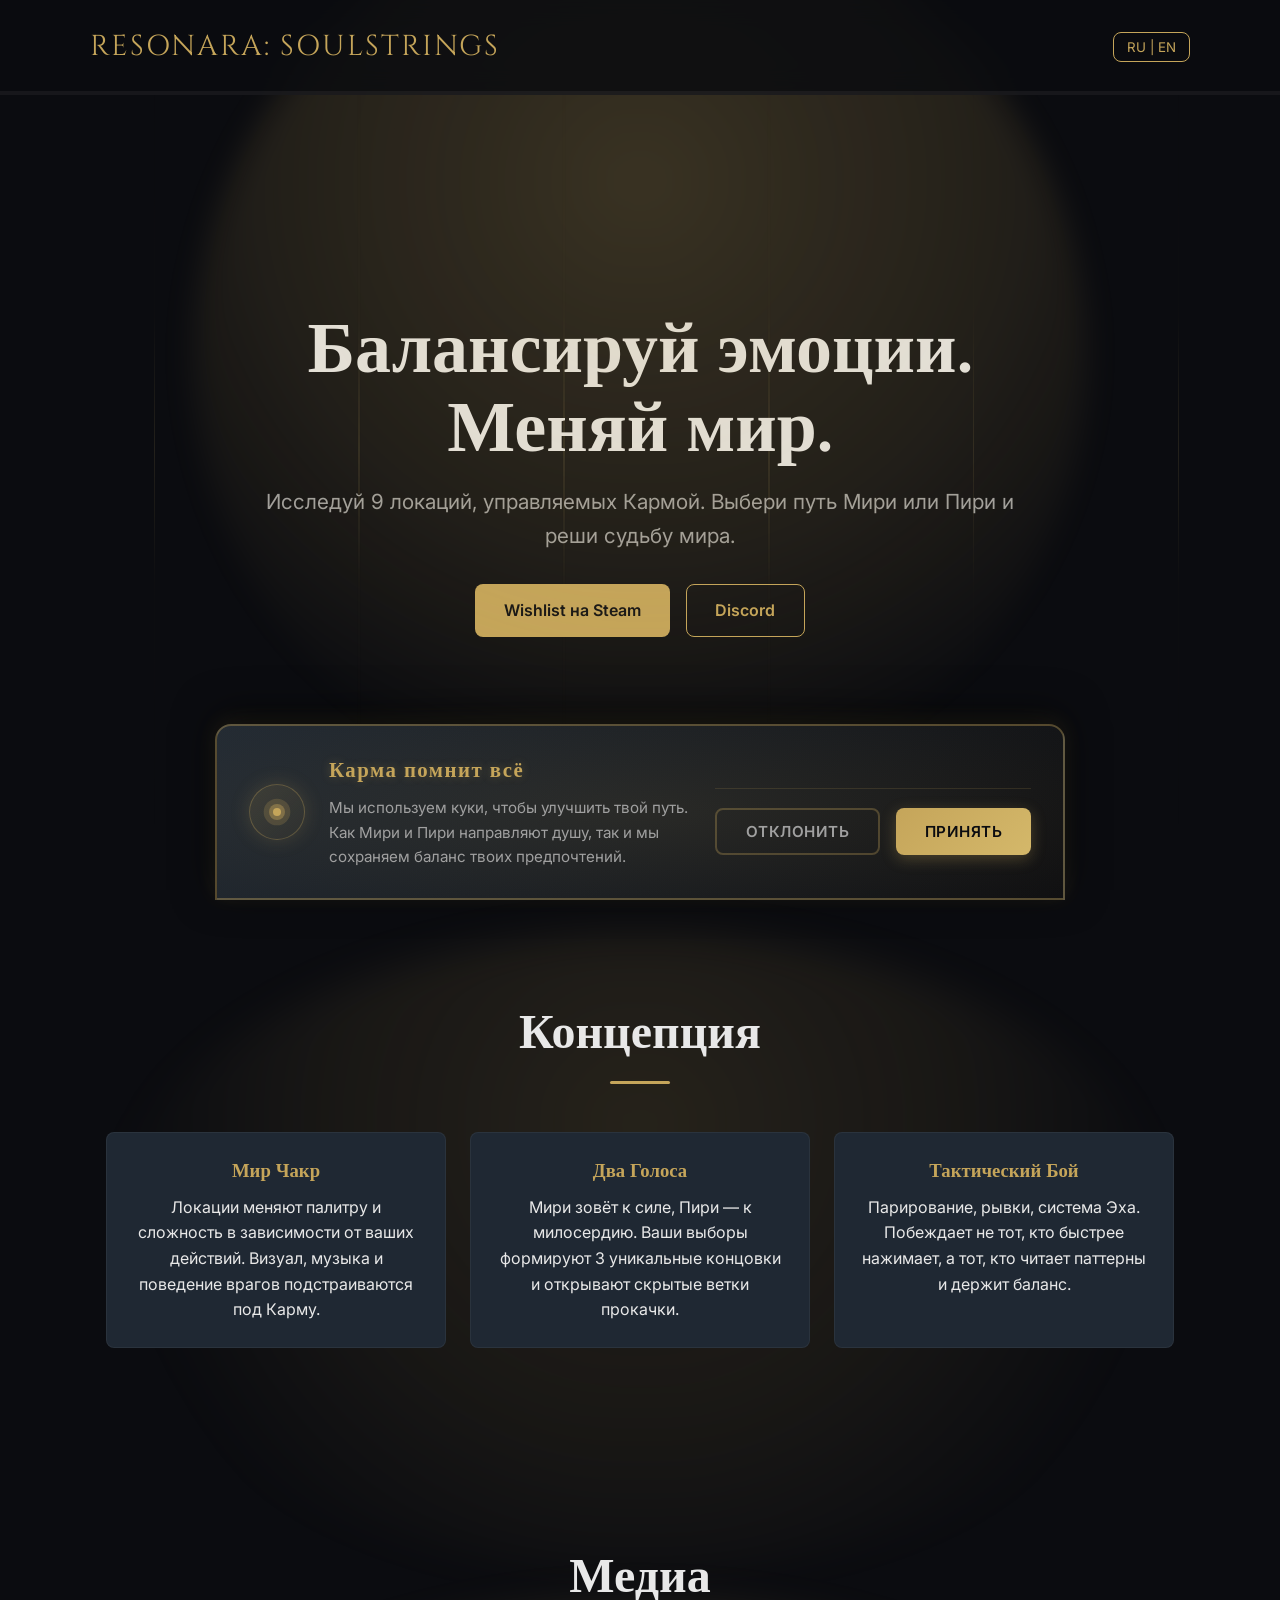
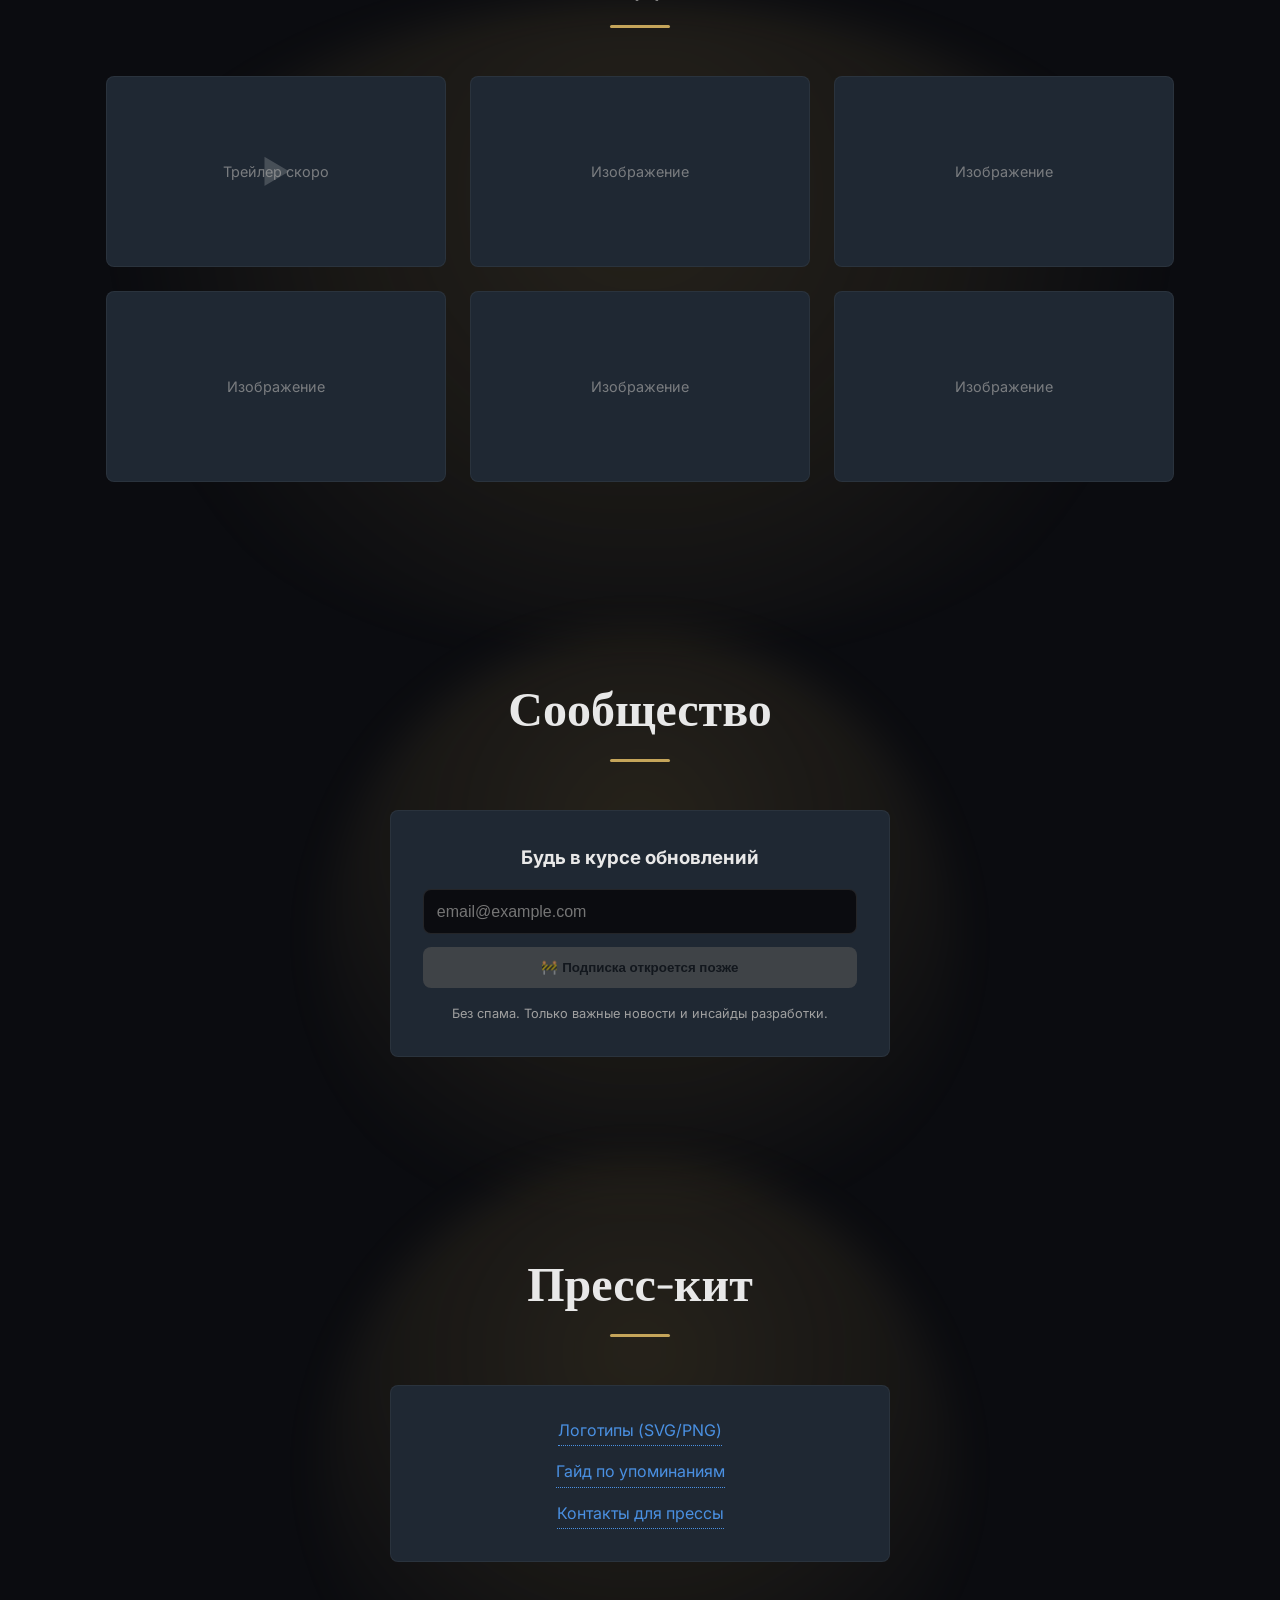
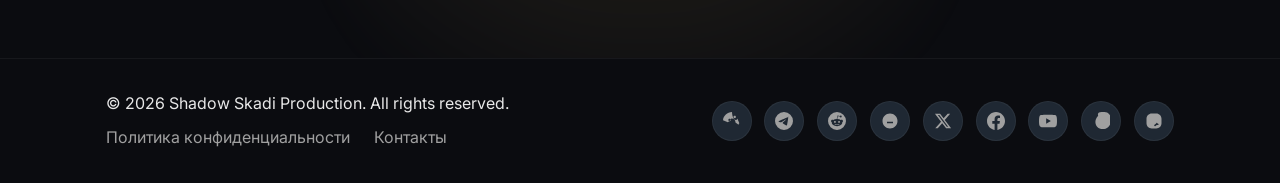
==== index.html @ e68429d0 "Update index.html" ====
<!DOCTYPE html>
<html lang="ru">
<head>
  <meta charset="UTF-8">
  <meta name="viewport" content="width=device-width, initial-scale=1.0, viewport-fit=cover">
  <title>Resonara: Soulstrings | Official Hub</title>
  <meta name="description" content="2D Metroidvania с системой кармы. Балансируй эмоции. Меняй мир.">
  <link rel="preconnect" href="https://fonts.googleapis.com">
  <link rel="preconnect" href="https://fonts.gstatic.com" crossorigin>
  <link href="https://fonts.googleapis.com/css2?family=Cinzel:wght@400;700&family=Inter:wght@300;400;600&display=swap" rel="stylesheet">
  <link rel="stylesheet" href="style.css">
</head>
<body>

  <!-- Фоновые эффекты -->
  <div id="bg-strings" aria-hidden="true">
  <div class="string" role="button" tabindex="0" aria-label="Интерактивная струна" 
       style="--pos: 12%; --delay: 0s; --dur: 6s; --pitch: 220;"></div>
  <div class="string" role="button" tabindex="0" aria-label="Интерактивная струна" 
       style="--pos: 28%; --delay: 1.4s; --dur: 5.5s; --pitch: 261;"></div>
  <div class="string" role="button" tabindex="0" aria-label="Интерактивная струна" 
       style="--pos: 44%; --delay: 2.8s; --dur: 6.2s; --pitch: 293;"></div>
  <div class="string" role="button" tabindex="0" aria-label="Интерактивная струна" 
       style="--pos: 60%; --delay: 0.9s; --dur: 5.8s; --pitch: 329;"></div>
  <div class="string" role="button" tabindex="0" aria-label="Интерактивная струна" 
       style="--pos: 76%; --delay: 3.5s; --dur: 6.5s; --pitch: 392;"></div>
  <div class="string" role="button" tabindex="0" aria-label="Интерактивная струна" 
       style="--pos: 92%; --delay: 2.1s; --dur: 5.2s; --pitch: 440;"></div>
</div>
  <div id="bg-particles" aria-hidden="true"></div>

  <!-- Шапка -->
  <header class="header">
    <nav class="nav">
      <a href="#" class="logo" aria-label="Home">RESONARA: SOULSTRINGS</a>
      <button class="lang-toggle" aria-label="Switch Language" id="langBtn">RU | EN</button>
    </nav>
    <div class="karma-bar" aria-hidden="true"><div class="karma-fill"></div></div>
  </header>

  <main>
    <!-- Hero -->
    <section class="hero">
      <div class="hero-content">
        <h1 class="hero-title" data-i18n="heroTitle">Балансируй эмоции. Меняй мир.</h1>
        <p class="hero-subtitle" data-i18n="heroSub">Исследуй 9 локаций, управляемых Кармой. Выбери путь Мири или Пири и реши судьбу мира.</p>
        <div class="hero-cta">
          <a href="https://store.steampowered.com" target="_blank" rel="noopener" class="btn btn-primary" data-i18n="ctaSteam">Wishlist на Steam</a>
          <a href="https://discord.gg/your_server" target="_blank" rel="noopener" class="btn btn-secondary" data-i18n="ctaCommunity">Discord</a>
        </div>
      </div>
    </section>

    <!-- Концепция -->
    <section class="about" id="about">
      <h2 class="section-title" data-i18n="aboutTitle">Концепция</h2>
      <div class="about-grid">
        <article class="about-card">
          <h3 data-i18n="card1Title">Мир Чакр</h3>
          <p data-i18n="card1Text">Локации меняют палитру и сложность в зависимости от ваших действий. Визуал, музыка и поведение врагов подстраиваются под Карму.</p>
        </article>
        <article class="about-card">
          <h3 data-i18n="card2Title">Два Голоса</h3>
          <p data-i18n="card2Text">Мири зовёт к силе, Пири — к милосердию. Ваши выборы формируют 3 уникальные концовки и открывают скрытые ветки прокачки.</p>
        </article>
        <article class="about-card">
          <h3 data-i18n="card3Title">Тактический Бой</h3>
          <p data-i18n="card3Text">Парирование, рывки, система Эха. Побеждает не тот, кто быстрее нажимает, а тот, кто читает паттерны и держит баланс.</p>
        </article>
      </div>
    </section>

    <!-- Медиа -->
    <section class="media" id="media">
      <h2 class="section-title" data-i18n="mediaTitle">Медиа</h2>
      <div class="media-grid">
        <div class="media-item video"><span data-i18n="phVideo">Трейлер скоро</span></div>
        <div class="media-item img"><span data-i18n="phImg">Скриншот 1</span></div>
        <div class="media-item img"><span data-i18n="phImg">Скриншот 2</span></div>
        <div class="media-item img"><span data-i18n="phImg">Геймплей</span></div>
        <div class="media-item img"><span data-i18n="phImg">Концепт-арт</span></div>
        <div class="media-item img"><span data-i18n="phImg">Логотип</span></div>
      </div>
    </section>

    <!-- Сообщество -->
    <section class="community" id="community">
      <h2 class="section-title" data-i18n="communityTitle">Сообщество</h2>
      <div class="subscribe-form">
        <h3 data-i18n="subscribeTitle">Будь в курсе обновлений</h3>
        <form id="newsletter-form" novalidate>
          <input type="email" id="emailInput" placeholder="email@example.com" required aria-label="Email">
          <!-- <button type="submit" data-i18n="subscribeBtn">Подписаться</button> -->
          <button type="button" disabled style="opacity:0.6; cursor:default; background:#555;">🚧 Подписка откроется позже</button>
        </form>
        <p class="form-note" data-i18n="formNote">Без спама. Только важные новости и инсайды разработки.</p>
        <p class="form-success hidden" data-i18n="formSuccess">Спасибо! Мы свяжемся с вами.</p>
      </div>
    </section>

    <!-- Пресс-кит -->
    <section class="press" id="press">
      <h2 class="section-title" data-i18n="pressTitle">Пресс-кит</h2>
      <div class="press-card">
        <div class="press-grid">
          <a href="#" class="press-link" data-i18n="pressLogo">Логотипы (SVG/PNG)</a>
          <a href="#" class="press-link" data-i18n="pressGuidelines">Гайд по упоминаниям</a>
          <a href="#" class="press-link" data-i18n="pressContacts">Контакты для прессы</a>
        </div>
      </div>
    </section>
  </main>

  <!-- Футер -->
  <footer class="footer">
    <div class="footer-inner">
      <div class="footer-left">
        <p>© <span id="year"></span> Shadow Skadi Production. All rights reserved.</p>
        <div class="footer-links">
          <a href="privacy/" data-i18n="footerPrivacy">Политика конфиденциальности</a>
          <a href="#" data-i18n="footerContacts">Контакты</a>
        </div>
      </div>
      <div class="footer-right">
        <div class="footer-socials" aria-label="Social Links">
          <!-- Все иконки соцсетей (без изменений) -->
          <a href="https://store.steampowered.com" target="_blank" rel="noopener" aria-label="Steam" class="social-link"><svg viewBox="0 0 24 24" width="18" height="18" fill="currentColor"><path d="M11.979 0C5.678 0 .511 4.88.022 11.037l6.432 2.658c.345-.585.982-.978 1.714-.978.032 0 .063.002.095.004l2.893-4.185v-.005c.156-.011.313-.018.471-.018 2.76 0 4.997 2.237 4.997 4.997 0 .184-.01.366-.029.545l4.185 2.893c.013-.032.032-.063.045-.095 0-.032.003-.063.003-.095 0-.732.393-1.369.978-1.714l-2.658-6.432C18.536 12.12 12.61 11.979 11.979 0zm-3.24 12.284c-.897 0-1.627-.73-1.627-1.627 0-.898.73-1.627 1.627-1.627.898 0 1.627.729 1.627 1.627 0 .897-.729 1.627-1.627 1.627zm6.876-3.894c-.897 0-1.627-.73-1.627-1.627 0-.898.73-1.627 1.627-1.627.898 0 1.627.729 1.627 1.627 0 .897-.729 1.627-1.627 1.627z"/></svg></a>
          <a href="https://t.me/your_channel" target="_blank" rel="noopener" aria-label="Telegram" class="social-link"><svg viewBox="0 0 24 24" width="18" height="18" fill="currentColor"><path d="M11.944 0A12 12 0 0 0 0 12a12 12 0 0 0 12 12 12 12 0 0 0 12-12A12 12 0 0 0 12 0a12 12 0 0 0-.056 0zm4.962 7.224c.1-.002.321.023.465.14a.506.506 0 0 1 .171.325c.016.093.036.306.02.472-.18 1.898-.962 6.502-1.36 8.627-.168.9-.499 1.201-.82 1.23-.696.065-1.225-.46-1.9-.902-1.056-.693-1.653-1.124-2.678-1.8-1.185-.78-.417-1.21.258-1.91.177-.184 3.247-2.977 3.307-3.23.007-.032.014-.15-.056-.217-.07-.067-.172-.042-.247-.025-.105.024-1.793 1.14-5.062 3.345-.48.33-.913.494-1.302.484-.426-.008-1.242-.24-1.852-.437-.687-.224-1.234-.344-1.19-.728.023-.194.286-.394.737-.574 4.078-1.796 6.808-3.006 8.152-3.586 4.065-1.73 4.905-2.015 5.46-2.024z"/></svg></a>
          <a href="https://reddit.com" target="_blank" rel="noopener" aria-label="Reddit" class="social-link"><svg viewBox="0 0 24 24" width="18" height="18" fill="currentColor"><path d="M12 0A12 12 0 0 0 0 12a12 12 0 0 0 12 12 12 12 0 0 0 12-12A12 12 0 0 0 12 0zm5.01 4.744c.688 0 1.25.561 1.25 1.249a1.25 1.25 0 0 1-2.498.056l-2.597-.547-.8 3.747c1.824.07 3.48.632 4.674 1.488.308-.309.73-.491 1.207-.491.968 0 1.754.786 1.754 1.754 0 .716-.435 1.333-1.01 1.614a3.111 3.111 0 0 1 .042.52c0 2.694-3.13 4.87-7.004 4.87-3.874 0-7.004-2.176-7.004-4.87 0-.183.015-.366.043-.534A1.748 1.748 0 0 1 4.028 12c0-.968.786-1.754 1.754-1.754.463 0 .898.196 1.207.49 1.207-.883 2.87-1.453 4.707-1.527l.885-4.182a.342.342 0 0 1 .14-.197.35.35 0 0 1 .238-.042l2.906.617a1.214 1.214 0 0 1 1.108-.701zM9.25 12C8.561 12 8 12.562 8 13.25c0 .687.561 1.248 1.25 1.248.687 0 1.248-.561 1.248-1.249 0-.688-.561-1.249-1.249-1.249zm5.5 0c-.687 0-1.248.561-1.248 1.25 0 .687.561 1.248 1.249 1.248.688 0 1.249-.561 1.249-1.249 0-.687-.562-1.249-1.25-1.249zm-5.466 3.99a.327.327 0 0 0-.231.094.33.33 0 0 0 0 .463c.842.842 2.484.913 2.961.913.477 0 2.105-.07 2.961-.913a.33.33 0 0 0 0-.463.327.327 0 0 0-.465 0c-.547.533-1.576.668-2.496.668-.92 0-1.935-.135-2.496-.668a.326.326 0 0 0-.231-.095z"/></svg></a>
          <a href="https://pikabu.ru" target="_blank" rel="noopener" aria-label="Pikabu" class="social-link"><svg viewBox="0 0 24 24" width="18" height="18" fill="currentColor"><path d="M12 2C6.48 2 2 6.48 2 12s4.48 10 10 10 10-4.48 10-10S17.52 2 12 2zm4 13H8v-2h8v2z"/></svg></a>
          <a href="https://x.com" target="_blank" rel="noopener" aria-label="X" class="social-link"><svg viewBox="0 0 24 24" width="18" height="18" fill="currentColor"><path d="M18.244 2.25h3.308l-7.227 8.26 8.502 11.24H16.17l-5.214-6.817L4.99 21.75H1.68l7.73-8.835L1.254 2.25H8.08l4.713 6.231zm-1.161 17.52h1.833L7.084 4.126H5.117z"/></svg></a>
          <a href="https://facebook.com" target="_blank" rel="noopener" aria-label="Facebook" class="social-link"><svg viewBox="0 0 24 24" width="18" height="18" fill="currentColor"><path d="M24 12.073c0-6.627-5.373-12-12-12s-12 5.373-12 12c0 5.99 4.388 10.954 10.125 11.854v-8.385H7.078v-3.47h3.047V9.43c0-3.007 1.791-4.669 4.533-4.669 1.312 0 2.686.235 2.686.235v2.953H15.83c-1.491 0-1.956.925-1.956 1.874v2.25h3.328l-.532 3.47h-2.796v8.385C19.612 23.027 24 18.062 24 12.073z"/></svg></a>
          <a href="https://youtube.com" target="_blank" rel="noopener" aria-label="YouTube Shorts" class="social-link"><svg viewBox="0 0 24 24" width="18" height="18" fill="currentColor"><path d="M23.498 6.186a3.016 3.016 0 0 0-2.122-2.136C19.505 3.545 12 3.545 12 3.545s-7.505 0-9.377.505A3.017 3.017 0 0 0 .502 6.186C0 8.07 0 12 0 12s0 3.93.502 5.814a3.016 3.016 0 0 0 2.122 2.136c1.871.505 9.376.505 9.376.505s7.505 0 9.377-.505a3.015 3.015 0 0 0 2.122-2.136C24 15.93 24 12 24 12s0-3.93-.502-5.814zM9.545 15.568V8.432L15.818 12l-6.273 3.568z"/></svg></a>
          <a href="https://tiktok.com" target="_blank" rel="noopener" aria-label="TikTok" class="social-link"><svg viewBox="0 0 24 24" width="18" height="18" fill="currentColor"><path d="M12.525.02c1.31-.02 2.61-.01 3.91.02.081-.002.162.01.242.02 2.56.04 4.64 1.07 6.24 2.78 1.95 2.08 2.72 4.85 2.64 7.96-.04 1.64-.33 3.24-.95 4.79-.7 1.75-1.78 3.32-3.2 4.62-1.98 1.81-4.56 2.65-7.28 2.61-2.72-.04-5.19-1.02-6.97-2.78-1.65-1.64-2.56-3.88-2.62-6.35-.03-1.32.13-2.6.54-3.82.64-1.89 1.72-3.55 3.15-4.86C6.96.92 9.65.12 12.52.02zm2.53 12.98c.04 1.38-.45 2.64-1.42 3.57-.98.94-2.25 1.38-3.59 1.32-1.35-.06-2.56-.57-3.48-1.47-.92-.9-1.4-2.12-1.36-3.45.04-1.35.56-2.55 1.47-3.43.91-.88 2.12-1.31 3.42-1.23 1.34.08 2.48.62 3.35 1.52.87.9 1.33 2.08 1.29 3.37-.04.13-.13.24-.23.35-.1.11-.23.16-.37.16-.14 0-.27-.05-.37-.16-.1-.11-.15-.24-.15-.37-.02-.9-.42-1.66-1.11-2.16-.69-.5-1.53-.7-2.35-.62-.82.08-1.52.38-2.03.9-.51.52-.8 1.2-.84 1.96-.04.82.23 1.56.76 2.08.53.52 1.25.78 2.05.72.8-.06 1.48-.38 1.96-.92.48-.54.75-1.26.78-2.05z"/></svg></a>
          <a href="https://vk.com" target="_blank" rel="noopener" aria-label="VK" class="social-link"><svg viewBox="0 0 24 24" width="18" height="18" fill="currentColor"><path d="M15.07 2H8.93C5.1 2 2 5.1 2 8.93v6.14C2 18.9 5.1 22 8.93 22h6.14c3.83 0 6.93-3.1 6.93-6.93V8.93C22 5.1 18.9 2 15.07 2zm3.43 14.48c-.44.67-1.15.96-1.87 1.01-1.17.07-1.96.55-2.64 1.22-.22.21-.46.38-.72.38-.38 0-.72-.26-.89-.62-.18-.37-.2-.81.01-1.2.38-.69 1.01-1.16 1.73-1.43.55-.2.86-.55.98-1.13.07-.32.02-.66-.15-.94-.35-.59-1.02-.96-1.72-1.01-.18-.01-.35.02-.51.09-.32.13-.54.38-.64.7-.1.32-.04.66.16.93.39.52 1.04.85 1.68 1.01.17.04.35.05.51.01.32-.07.56-.29.67-.59.11-.3.07-.62-.12-.89-.39-.56-1.07-.9-1.76-1.01-.17-.02-.34-.01-.5.04-.33.1-.57.36-.68.69-.11.33-.05.67.17.91.41.48 1.06.75 1.71.86.16.02.33.01.49-.04.33-.1.57-.35.68-.68.11-.33.06-.67-.16-.93z"/></svg></a>
        </div>
      </div>
    </div>
  </footer>
  
   <!-- Cookie Banner в стиле игры -->
  <div id="cookie-banner" class="cookie-banner" role="dialog" aria-labelledby="cookie-title" aria-describedby="cookie-text">
    <div class="cookie-glow"></div>
    <div class="cookie-content">
      <div class="cookie-icon">
        <svg viewBox="0 0 24 24" width="32" height="32" fill="currentColor">
          <circle cx="12" cy="12" r="10" opacity="0.2"/>
          <circle cx="12" cy="12" r="6" opacity="0.4"/>
          <circle cx="12" cy="12" r="3"/>
        </svg>
      </div>
      <div class="cookie-message">
        <h4 id="cookie-title" class="cookie-title">Карма помнит всё</h4>
        <p id="cookie-text" class="cookie-text">Мы используем куки, чтобы улучшить твой путь. Как Мири и Пири направляют душу, так и мы сохраняем баланс твоих предпочтений.</p>
      </div>
      <div class="cookie-actions">
        <button id="cookie-decline" class="btn-cookie btn-cookie-secondary">Отклонить</button>
        <button id="cookie-accept" class="btn-cookie btn-cookie-primary">Принять</button>
      </div>
    </div>
    <div class="cookie-particles" aria-hidden="true"></div>
  </div>
  <script src="script.js"></script>
</body>
</html>
---- style.css ----
:root {
  --bg: #0B0C10;
  --bg-panel: #1F2833;
  --text: #E8E8E8;
  --text-muted: #A0A0A0;
  --gold: #C5A55A;
  --karma-high: #4A90E2;
  --karma-low: #8B0000;
  
  --font-heading: 'Cinzel', serif;
  --font-body: 'Inter', sans-serif;
  
  --transition: 0.3s cubic-bezier(0.4, 0, 0.2, 1);
  --border-radius: 8px;
  --spacing: 1.5rem;
  --container: min(92%, 1100px);
}

/* === БАЗОВАЯ СЕТКА И СКРОЛЛ === */
*, *::before, *::after { 
  box-sizing: border-box; 
  margin: 0; 
  padding: 0; 
}

html {
  width: 100%;
  overflow-y: auto;
  overflow-x: hidden;
  scroll-behavior: smooth;
  -webkit-text-size-adjust: 100%;
}

body {
  width: 100%;
  min-height: 100dvh;
  background: var(--bg);
  color: var(--text);
  font-family: var(--font-body);
  line-height: 1.6;
  display: flex;
  flex-direction: column;
  text-align: center;
  position: relative;
  overflow: hidden;
  overflow-y: auto;
}

/* === ЧАСТИЦЫ === */
#bg-particles {
  position: fixed; inset: 0; pointer-events: none; z-index: 0; overflow: hidden;
}
.particle {
  position: absolute; bottom: -10px;
  background: var(--gold); border-radius: 50%;
  box-shadow: 0 0 8px var(--gold), 0 0 16px rgba(197, 165, 90, 0.4);
  opacity: 0; animation: floatParticle linear infinite;
}
@keyframes floatParticle {
  0% { transform: translateY(0) scale(0.6); opacity: 0; }
  15% { opacity: 0.6; }
  70% { opacity: 0.2; }
  100% { transform: translateY(-110dvh) scale(1.1); opacity: 0; }
}

/* === СТРУНЫ === */
#bg-strings {
  position: fixed; inset: 0; pointer-events: none; z-index: 1; overflow: hidden;
}
.string {
  position: absolute; top: 0; left: var(--pos);
  width: 1.5px; height: 100%;
  background: linear-gradient(180deg, transparent 0%, rgba(197, 165, 90, 0.12) 35%, #D4B86A 50%, rgba(197, 165, 90, 0.12) 65%, transparent 100%);
  box-shadow: 0 0 5px rgba(197, 165, 90, 0.15);
  opacity: 0.12; border-radius: 1px;
  transform-origin: center center;
  animation: stringPluck var(--dur) cubic-bezier(0.25, 0.1, 0.25, 1) infinite var(--delay);
}
@keyframes stringPluck {
  0%   { transform: translateX(0) scaleX(1); opacity: 0.12; }
  2%   { transform: translateX(3px) scaleX(1.08); opacity: 0.38; box-shadow: 0 0 12px rgba(212, 184, 106, 0.5); }
  4%   { transform: translateX(-2.2px) scaleX(0.96); opacity: 0.28; }
  6%   { transform: translateX(1.4px) scaleX(1.04); opacity: 0.22; }
  8%   { transform: translateX(-0.9px) scaleX(1.02); opacity: 0.18; }
  10%  { transform: translateX(0.5px) scaleX(1); opacity: 0.15; }
  12%  { transform: translateX(-0.2px) scaleX(0.99); opacity: 0.13; }
  14%, 100% { transform: translateX(0) scaleX(1); opacity: 0.12; box-shadow: 0 0 5px rgba(197, 165, 90, 0.15); }
}

/* === HEADER === */
.header {
  position: fixed; top: 0; left: 0; width: 100%; z-index: 100;
  background: rgba(11, 12, 16, 0.85); backdrop-filter: blur(12px);
  border-bottom: 1px solid rgba(255,255,255,0.05);
}
.nav {
  display: flex; justify-content: space-between; align-items: center;
  max-width: var(--container); margin: 0 auto; padding: var(--spacing) 0;
}
.logo {
  font-family: var(--font-heading); font-size: clamp(1.2rem, 3vw, 1.8rem);
  color: var(--gold); text-decoration: none; letter-spacing: 2px;
}
.lang-toggle {
  background: transparent; border: 1px solid var(--gold); color: var(--gold);
  padding: 0.4rem 0.8rem; cursor: pointer; border-radius: var(--border-radius);
  font-family: var(--font-body); transition: var(--transition);
}
.lang-toggle:hover { background: var(--gold); color: var(--bg); }

.karma-bar { height: 3px; width: 100%; background: rgba(255,255,255,0.05); position: absolute; bottom: 0; left: 0; }
.karma-fill { height: 100%; width: 0%; background: linear-gradient(90deg, var(--karma-low), var(--gold), var(--karma-high)); transition: width 0.1s linear; }

/* === SECTIONS & LAYOUT === */
main { position: relative; z-index: 2; flex: 1 0 auto; overflow-x: hidden; }
section {
  padding: 6rem 1rem;
  max-width: var(--container);
  margin-inline: auto;
  position: relative;
  contain: layout style;
}
.section-title {
  font-family: var(--font-heading);
  font-size: clamp(2rem, 5vw, 3rem);
  margin-bottom: 3rem;
  position: relative;
  z-index: 2;
}
.section-title::after {
  content: ''; display: block; width: 60px; height: 3px;
  background: var(--gold); margin: 0.5rem auto 0; border-radius: 2px;
}

/* === СВЕЧЕНИЯ: ОБЩИЕ СВОЙСТВА ДЛЯ ВСЕХ === */
.hero::before,
.about::before, .media::before, .community::before, .press::before {
  content: '';
  position: absolute;
  left: 50%;
  transform: translate(-50%, -50%);
  border-radius: 50%;
  pointer-events: none;
  z-index: 0;
}

/* === HERO: УНИКАЛЬНЫЕ СТИЛИ === */
.hero::before {
  top: 40%;
  width: clamp(300px, 70vw, 1100px);
  height: clamp(300px, 70vw, 1100px);
  background: radial-gradient(
    circle at 50% 30%,
    rgba(197, 165, 90, 0.25) 0%,
    rgba(197, 165, 90, 0.12) 50%,
    transparent 80%
  );
  filter: blur(15px);
}

/* === ОСТАЛЬНЫЕ СЕКЦИИ: УНИКАЛЬНЫЕ СТИЛИ === */

/* === ABOUT === */
.about::before {
  top: 65%;
  width: clamp(1100px, 50vw, 1150px);
  height: clamp(250px, 50vw, 800px);
  background: radial-gradient(
    circle at 50% 30%,
    rgba(197, 165, 90, 0.15) 0%,    /* ЦЕНТР ЯРЧЕ */
    rgba(197, 165, 90, 0.07) 45%,    /* ПЛАВНЫЙ ПЕРЕХОД */
    transparent 75%
  );
  filter: blur(20px);
}

/* === MEDIA === */
.media::before {
  top: 65%;
  width: clamp(1100px, 50vw, 1150px);
  height: clamp(250px, 50vw, 800px);
  background: radial-gradient(
    circle at 50% 30%,
    rgba(197, 165, 90, 0.15) 0%,    /* ЦЕНТР ЯРЧЕ */
    rgba(197, 165, 90, 0.07) 45%,    /* ПЛАВНЫЙ ПЕРЕХОД */
    transparent 75%
  );
  filter: blur(20px);
}

/* === COMMUNITY === */
.community::before {
  top: 65%;
  width: clamp(250px, 50vw, 800px);
  height: clamp(250px, 50vw, 800px);
  background: radial-gradient(
    circle at 50% 30%,
    rgba(197, 165, 90, 0.15) 0%,    /* ЦЕНТР ЯРЧЕ */
    rgba(197, 165, 90, 0.07) 45%,    /* ПЛАВНЫЙ ПЕРЕХОД */
    transparent 75%
  );
  filter: blur(20px);
}

/* === PRESS === */
.press::before {
    top: 65%;
  width: clamp(250px, 50vw, 800px);
  height: clamp(250px, 50vw, 800px);
  background: radial-gradient(
    circle at 50% 30%,
    rgba(197, 165, 90, 0.15) 0%,    /* ЦЕНТР ЯРЧЕ */
    rgba(197, 165, 90, 0.07) 45%,    /* ПЛАВНЫЙ ПЕРЕХОД */
    transparent 75%
  );
  filter: blur(20px);
}

/* === HERO === */
.hero {
  min-height: 100dvh;
  display: flex;
  align-items: center;
  justify-content: center;
  padding: 6rem 1rem 3rem;
}
.hero-content { max-width: 800px; }
.hero-title {
  font-family: var(--font-heading);
  font-size: clamp(2.5rem, 8vw, 4.5rem);
  margin-bottom: 1rem;
  line-height: 1.1;
}
.hero-subtitle {
  font-size: clamp(1rem, 2vw, 1.3rem);
  color: var(--text-muted);
  margin-bottom: 2rem;
}
.hero-cta {
  display: flex;
  gap: 1rem;
  justify-content: center;
  flex-wrap: wrap;
}

/* === BUTTONS === */
.btn {
  padding: 0.8rem 1.8rem;
  border-radius: var(--border-radius);
  font-weight: 600;
  text-decoration: none;
  transition: var(--transition);
  display: inline-flex;
  align-items: center;
  gap: 0.5rem;
}
.btn-primary { background: var(--gold); color: var(--bg); }
.btn-primary:hover {
  transform: translateY(-2px);
  box-shadow: 0 4px 20px rgba(197, 165, 90, 0.4);
}
.btn-secondary { border: 1px solid var(--gold); color: var(--gold); }
.btn-secondary:hover { background: rgba(197, 165, 90, 0.1); }

/* === GRIDS & CARDS === */
.about-grid, .media-grid {
  display: grid;
  gap: 1.5rem;
  grid-template-columns: repeat(auto-fit, minmax(280px, 1fr));
}
.about-card, .media-item {
  background: var(--bg-panel);
  padding: 1.5rem;
  border-radius: var(--border-radius);
  border: 1px solid rgba(255,255,255,0.05);
  transition: var(--transition);
  position: relative;
  z-index: 1; /* КОНТЕНТ ВЫШЕ СВЕЧЕНИЙ */
}
.about-card:hover, .media-item:hover {
  transform: translateY(-4px);
  border-color: var(--gold);
}
.about-card h3 {
  font-family: var(--font-heading);
  margin-bottom: 0.5rem;
  color: var(--gold);
}
.media-item {
  aspect-ratio: 16/9;
  display: flex;
  align-items: center;
  justify-content: center;
}
.media-item span {
  color: var(--text-muted);
  opacity: 0.7;
  font-size: 0.9rem;
}
.media-item.video::before {
  content: '▶';
  position: absolute;
  font-size: 2rem;
  opacity: 0.2;
}

/* === COMMUNITY & FORMS === */
.subscribe-form, .press-card {
  background: var(--bg-panel);
  padding: 2rem;
  border-radius: var(--border-radius);
  width: 100%;
  max-width: 450px;
  margin-inline: auto;
  border: 1px solid rgba(255,255,255,0.05);
  position: relative;
  z-index: 1;
}
.press-grid {
  display: flex;
  flex-direction: column;
  gap: 0.8rem;
  align-items: center;
}
.press-link {
  color: var(--karma-high);
  text-decoration: none;
  border-bottom: 1px dotted currentColor;
  transition: var(--transition);
  padding-bottom: 2px;
}
.press-link:hover {
  color: var(--gold);
  border-color: var(--gold);
}
#newsletter-form {
  display: flex;
  flex-direction: column;
  gap: 0.8rem;
  margin: 1rem 0;
}
#newsletter-form input {
  padding: 0.8rem;
  background: var(--bg);
  border: 1px solid rgba(255,255,255,0.1);
  color: var(--text);
  border-radius: var(--border-radius);
  font-size: 1rem;
  width: 100%;
}
#newsletter-form input:focus {
  outline: none;
  border-color: var(--gold);
}
#newsletter-form button {
  padding: 0.8rem;
  background: var(--gold);
  color: var(--bg);
  border: none;
  border-radius: var(--border-radius);
  cursor: pointer;
  font-weight: 600;
  width: 100%;
  transition: var(--transition);
}
.form-note {
  font-size: 0.8rem;
  color: var(--text-muted);
  margin-top: 0.5rem;
}
.form-success {
  color: var(--gold);
  margin-top: 0.5rem;
  font-weight: 600;
}
.hidden { display: none; }

/* === FOOTER === */
.footer {
  width: 100%;
  margin-top: auto;
  padding: 2rem 0;
  background: var(--bg);
  border-top: 1px solid rgba(255,255,255,0.05);
  display: flex;
  justify-content: center;
  align-items: center;
  flex-shrink: 0;
  overflow-x: hidden;
}
.footer-inner {
  width: 100%;
  max-width: var(--container);
  padding: 0 1rem;
  display: flex;
  justify-content: space-between;
  align-items: center;
  flex-wrap: wrap;
  gap: 1.5rem;
}
.footer-left {
  display: flex;
  flex-direction: column;
  gap: 0.5rem;
}
.footer-links {
  display: flex;
  gap: 1.5rem;
  flex-wrap: wrap;
}
.footer-links a {
  color: var(--text-muted);
  text-decoration: none;
}
.footer-links a:hover { color: var(--gold); }
.footer-right { display: flex; align-items: center; }
.footer-socials {
  display: flex;
  gap: 0.8rem;
  flex-wrap: wrap;
  justify-content: center;
}
.footer-socials .social-link {
  width: 40px; height: 40px;
  display: flex; align-items: center; justify-content: center;
  background: var(--bg-panel);
  border-radius: 50%;
  transition: var(--transition);
  border: 1px solid rgba(255,255,255,0.05);
}
.footer-socials .social-link svg {
  width: 18px; height: 18px;
  color: var(--text-muted);
  transition: var(--transition);
}
.footer-socials .social-link:hover {
  background: var(--gold);
  transform: scale(1.1);
  border-color: var(--gold);
}
.footer-socials .social-link:hover svg { color: var(--bg); }

/* === ANIMATIONS === */
.fade-up {
  opacity: 0;
  transform: translateY(20px);
  transition: all 0.6s ease;
}
.fade-up.visible {
  opacity: 1;
  transform: translateY(0);
}

/* === АДАПТИВ === */
@media (min-width: 768px) {
  .community-wrapper { grid-template-columns: 1fr 1fr; }
  .press-kit { grid-column: 1 / -1; }
  .footer-inner { flex-direction: row; text-align: left; }
  .footer-left { align-items: flex-start; }
  .footer-links { justify-content: flex-start; }
}

@media (min-width: 1024px) {
  .subscribe-form, .press-card { max-width: 500px; }
}

/* МОБИЛЬНЫЕ: 768PX И МЕНЬШЕ */
@media (max-width: 768px) {
  .string { opacity: 0.08; }
  
  /* СВЕЧЕНИЯ: ЧУТЬ БОЛЬШЕ ОТНОСИТЕЛЬНО ШИРИНЫ ЭКРАНА, НО СТРОГО В ПРЕДЕЛАХ VW */
  .hero::before {
    top: 45%;
    width: clamp(280px, 85vw, 800px);
    height: clamp(280px, 85vw, 800px);
    background: radial-gradient(
    circle at 50% 30%,
    rgba(197, 165, 90, 0.52) 0%,    /* ← ПОДКРУЧИВАЕМ ЯРКОСТЬ ЗДЕСЬ */
    rgba(197, 165, 90, 0.34) 50%,
    transparent 80%
    );
    filter: blur(30px);
  }

  /* 🔹 ABOUT: ВЫТЯНУТ ПО ВЕРТИКАЛИ, СМЕЩЁН ВНИЗ */
  .about::before {
    top: 70%;
    width: clamp(450px, 80vw, 480px);
    height: clamp(1175px, 120vw, 1225px);
    background: radial-gradient(
    circle at 50% 30%,
    rgba(197, 165, 90, 0.25) 0%,
    rgba(197, 165, 90, 0.15) 45%,
    transparent 75%
    );
    filter: blur(22px);
  }

  /* 🔹 MEDIA: КОМПАКТНЫЙ, СМЕЩЁН К НАЧАЛУ СЕКЦИИ */
  .media::before {
    top: 67%;
    width: clamp(450px, 85vw, 480px);
    height: clamp(1715px, 85vw, 1740px);
    background: radial-gradient(
    circle at 50% 30%,
    rgba(197, 165, 90, 0.25) 0%,
    rgba(197, 165, 90, 0.15) 45%,
    transparent 70%
    );
    filter: blur(20px);
  }

  /* 🔹 COMMUNITY: ШИРОКИЙ, СПЛЮСНУТЫЙ, УХОДИТ ЗА КРАЯ */
  .community::before {
    top: 60%;
    width: clamp(450px, 110vw, 480px);  /* ШИРЕ ЭКРАНА */
    height: clamp(480px, 60vw, 500px);  /* УЖЕ ЧЕМ ШИРИНА → ГОРИЗОНТАЛЬНЫЙ ОВАЛ */
    background: radial-gradient(
    circle at 50% 30%,
    rgba(197, 165, 90, 0.25) 0%,
    rgba(197, 165, 90, 0.15) 45%,
    transparent 75%
    );
    filter: blur(24px);
  }

  /* 🔹 PRESS: МАЛЕНЬКИЙ, АККУРАТНЫЙ, ВВЕРХУ */
  .press::before {
    top: 65%;
    width: clamp(450px, 60vw, 480px);
    height: clamp(480px, 60vw, 500px);
    background: radial-gradient(
    circle at 50% 30%,
    rgba(197, 165, 90, 0.25) 0%,
    rgba(197, 165, 90, 0.10) 45%,
    transparent 70%
    );
    filter: blur(18px);
  }
  
  .nav {
    flex-direction: column;
    gap: 0.8rem;
    padding: 1rem 0;
  }
  .logo { font-size: 1.2rem; width: 100%; }
  .lang-toggle { font-size: 0.8rem; padding: 0.3rem 0.6rem; }
  
  .about-grid, .media-grid {
    grid-template-columns: 1fr;
    gap: 1rem;
  }
  
  section { padding: 3rem 1rem; }
  
  .footer {
    flex-direction: column;
    text-align: center;
    align-items: center;
  }
  .footer-inner {
    flex-direction: column;
    gap: 1rem;
  }
  .footer-left, .footer-right {
    align-items: center;
    width: 100%;
    justify-content: center;
  }
  .footer-links { justify-content: center; }
  .footer-socials .social-link { width: 36px; height: 36px; }
  .footer-socials .social-link svg { width: 16px; height: 16px; }
}

@media (max-width: 480px) {
  .hero-title { font-size: clamp(2rem, 9vw, 3.5rem); }
  .hero-subtitle { font-size: clamp(0.95rem, 2.5vw, 1.1rem); }
  .btn { width: 100%; justify-content: center; }
  .hero-cta { flex-direction: column; align-items: center; }
}

/* === COOKIE BANNER === */
.cookie-banner {
  position: fixed;
  bottom: 0;                       /* ПРИКЛЕЕН К НИЗУ ЭКРАНА */
  left: 50%;
  transform: translateX(-50%) translateY(100%); /* ИЗНАЧАЛЬНО СПРЯТАН ВНИЗ */
  width: min(92%, 850px);
  background: linear-gradient(135deg, rgba(31,40,51,0.98), rgba(11,12,16,0.95));
  backdrop-filter: blur(20px);
  border: 2px solid rgba(197,165,90,0.4);
  border-radius: 16px 16px 0 0;
  padding: 1.8rem 2rem;
  z-index: 10000;
  transition: transform 0.6s cubic-bezier(0.34, 1.56, 0.64, 1);
  box-shadow: 0 -10px 40px rgba(0,0,0,0.6), 0 -4px 20px rgba(197,165,90,0.15);
  overflow: hidden;
}

.cookie-banner.visible {
  transform: translateX(-50%) translateY(0); /* ВЫЕЗЖАЕТ ВВЕРХ */
}

.cookie-glow {
  position: absolute;
  top: -60%;
  left: 50%;
  transform: translateX(-50%);
  width: 220%;
  height: 220%;
  background: radial-gradient(
    ellipse at center,
    rgba(197, 165, 90, 0.12) 0%,
    rgba(197, 165, 90, 0.04) 40%,
    transparent 70%
  );
  pointer-events: none;
  animation: glowPulse 5s ease-in-out infinite;
}

@keyframes glowPulse {
  0%, 100% { opacity: 0.6; transform: translateX(-50%) scale(1) rotate(0deg); }
  50% { opacity: 1; transform: translateX(-50%) scale(1.08) rotate(2deg); }
}

.cookie-content {
  position: relative;
  z-index: 2;
  display: flex;
  align-items: center;
  gap: 1.5rem;
}

.cookie-icon {
  flex-shrink: 0;
  width: 56px;
  height: 56px;
  background: linear-gradient(135deg, rgba(197, 165, 90, 0.15) 0%, rgba(197, 165, 90, 0.05) 100%);
  border-radius: 50%;
  display: flex;
  align-items: center;
  justify-content: center;
  color: var(--gold);
  animation: iconFloat 3s ease-in-out infinite;
  border: 1px solid rgba(197, 165, 90, 0.3);
  box-shadow: 0 0 20px rgba(197, 165, 90, 0.2);
}

@keyframes iconFloat {
  0%, 100% { transform: translateY(0) rotate(0deg); }
  50% { transform: translateY(-6px) rotate(5deg); }
}

.cookie-message {
  flex: 1;
  text-align: left;
}

.cookie-title {
  font-family: var(--font-heading);
  font-size: 1.3rem;
  color: var(--gold);
  margin-bottom: 0.5rem;
  letter-spacing: 1.5px;
  text-shadow: 0 0 10px rgba(197, 165, 90, 0.3);
}

.cookie-text {
  font-size: 0.95rem;
  color: var(--text-muted);
  line-height: 1.6;
  max-width: 500px;
}

.cookie-actions {
  position: relative;
  z-index: 2;
  display: flex;
  gap: 1rem;
  justify-content: flex-end;
  margin-top: 1.2rem;
  padding-top: 1.2rem;
  border-top: 1px solid rgba(197, 165, 90, 0.15);
}

.btn-cookie {
  padding: 0.75rem 1.8rem;
  border-radius: 8px;
  font-weight: 600;
  font-size: 0.95rem;
  cursor: pointer;
  transition: all 0.3s cubic-bezier(0.4, 0, 0.2, 1);
  border: none;
  font-family: var(--font-body);
  letter-spacing: 0.5px;
  text-transform: uppercase;
  position: relative;
  overflow: hidden;
}

.btn-cookie::before {
  content: '';
  position: absolute;
  top: 50%;
  left: 50%;
  width: 0;
  height: 0;
  background: rgba(255, 255, 255, 0.2);
  border-radius: 50%;
  transform: translate(-50%, -50%);
  transition: width 0.6s, height 0.6s;
}

.btn-cookie:hover::before {
  width: 300px;
  height: 300px;
}

.btn-cookie-primary {
  background: linear-gradient(135deg, var(--gold) 0%, #D4B86A 100%);
  color: var(--bg);
  box-shadow: 0 4px 15px rgba(197, 165, 90, 0.3);
}

.btn-cookie-primary:hover {
  transform: translateY(-3px);
  box-shadow: 0 8px 25px rgba(197, 165, 90, 0.5);
  background: linear-gradient(135deg, #D4B86A 0%, var(--gold) 100%);
}

.btn-cookie-secondary {
  background: transparent;
  color: var(--text-muted);
  border: 2px solid rgba(197, 165, 90, 0.3);
}

.btn-cookie-secondary:hover {
  border-color: var(--gold);
  color: var(--gold);
  background: rgba(197, 165, 90, 0.08);
  transform: translateY(-2px);
}

.cookie-particles {
  position: absolute;
  bottom: 0;
  left: 0;
  width: 100%;
  height: 80px;
  pointer-events: none;
  overflow: hidden;
}

.cookie-particle {
  position: absolute;
  bottom: -10px;
  width: 5px;
  height: 5px;
  background: var(--gold);
  border-radius: 50%;
  opacity: 0;
  animation: cookieParticleFloat 3s ease-in-out infinite;
  box-shadow: 0 0 10px var(--gold), 0 0 20px rgba(197, 165, 90, 0.4);
}

@keyframes cookieParticleFloat {
  0% { transform: translateY(0) scale(0.5); opacity: 0; }
  20% { opacity: 0.7; }
  60% { opacity: 0.4; }
  100% { transform: translateY(-70px) scale(1.2); opacity: 0; }
}

/* АДАПТИВ ДЛЯ COOKIE БАННЕРА */
@media (max-width: 768px) {
  .cookie-banner {
    width: 100%;
    border-radius: 0;
    padding: 1.5rem 1.2rem;
    bottom: -200%;
    border-width: 1px;
  }

    .cookie-banner.visible {
    bottom: 20px;
  }

  .cookie-content {
    flex-direction: column;
    align-items: center;
    text-align: center;
    gap: 1rem;
  }

  .cookie-icon {
    width: 48px;
    height: 48px;
  }

  .cookie-message {
    text-align: center;
  }

  .cookie-title {
    font-size: 1.15rem;
  }

  .cookie-text {
    font-size: 0.9rem;
  }

  .cookie-actions {
    width: 100%;
    flex-direction: column;
    gap: 0.8rem;
  }

  .btn-cookie {
    width: 100%;
    padding: 0.85rem 1.5rem;
  }
}
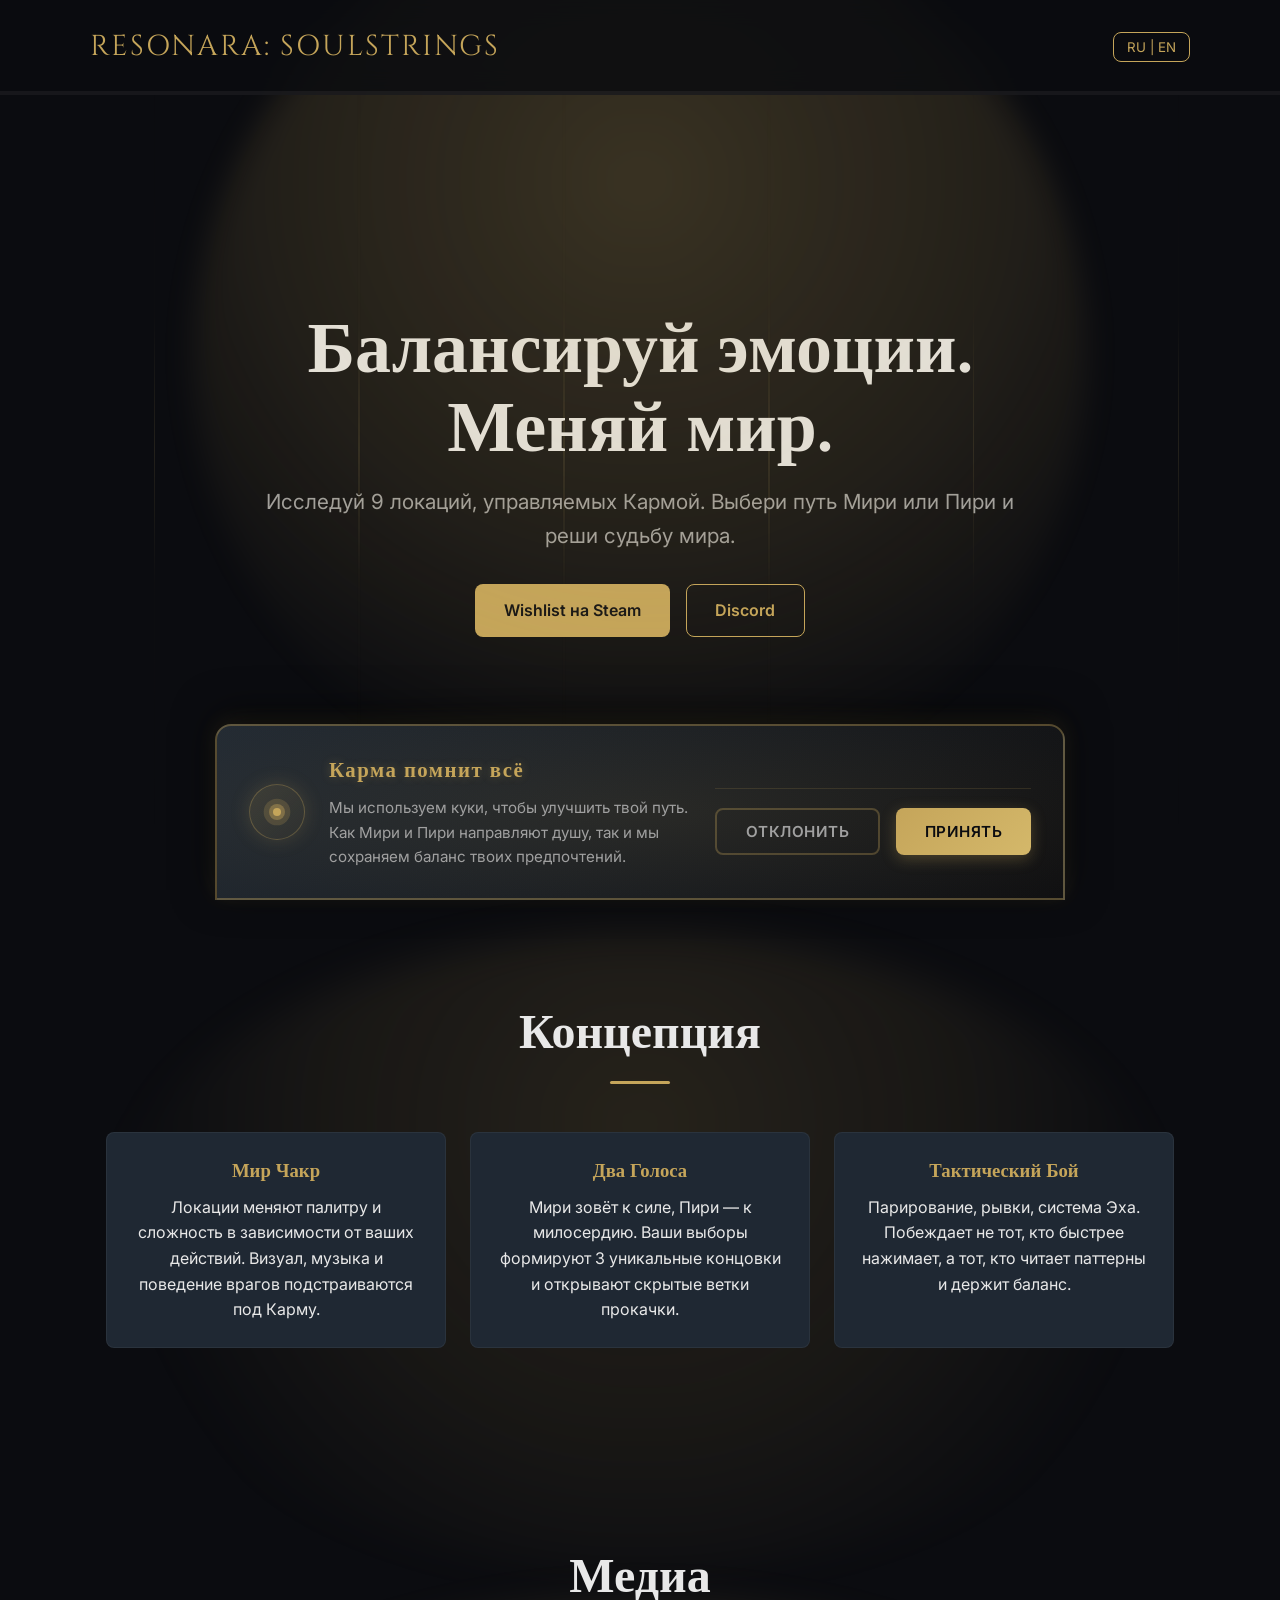
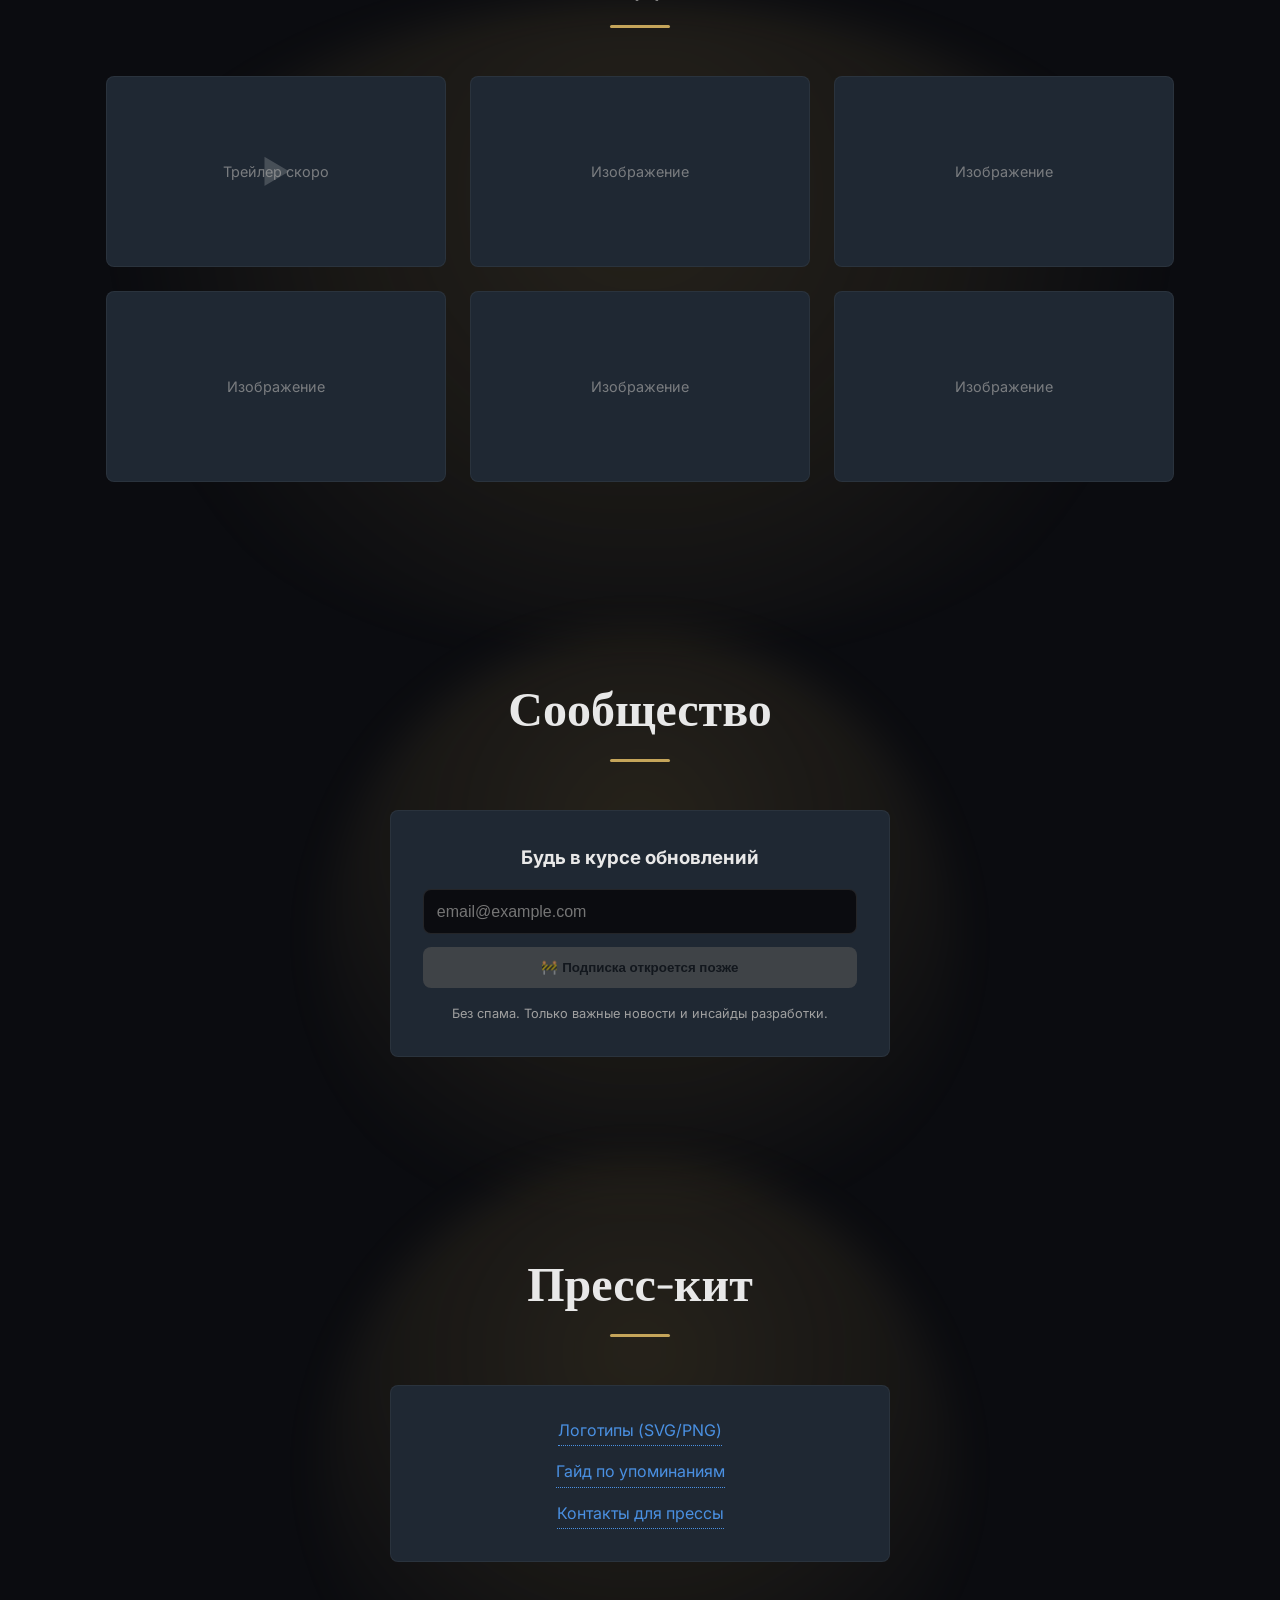
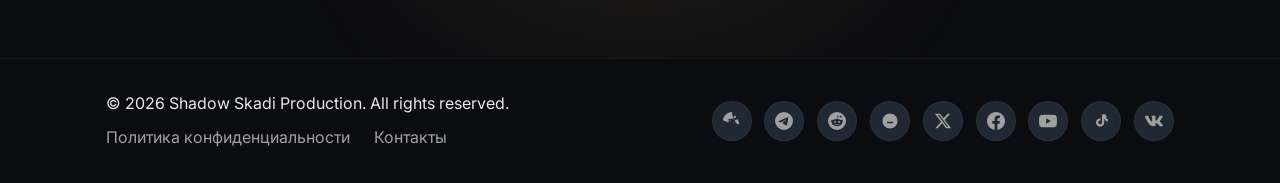
==== commit 4f2cfa31: "Update index.html" ====
--- a/index.html
+++ b/index.html
@@ -131,8 +131,8 @@
           <a href="https://x.com" target="_blank" rel="noopener" aria-label="X" class="social-link"><svg viewBox="0 0 24 24" width="18" height="18" fill="currentColor"><path d="M18.244 2.25h3.308l-7.227 8.26 8.502 11.24H16.17l-5.214-6.817L4.99 21.75H1.68l7.73-8.835L1.254 2.25H8.08l4.713 6.231zm-1.161 17.52h1.833L7.084 4.126H5.117z"/></svg></a>
           <a href="https://facebook.com" target="_blank" rel="noopener" aria-label="Facebook" class="social-link"><svg viewBox="0 0 24 24" width="18" height="18" fill="currentColor"><path d="M24 12.073c0-6.627-5.373-12-12-12s-12 5.373-12 12c0 5.99 4.388 10.954 10.125 11.854v-8.385H7.078v-3.47h3.047V9.43c0-3.007 1.791-4.669 4.533-4.669 1.312 0 2.686.235 2.686.235v2.953H15.83c-1.491 0-1.956.925-1.956 1.874v2.25h3.328l-.532 3.47h-2.796v8.385C19.612 23.027 24 18.062 24 12.073z"/></svg></a>
           <a href="https://youtube.com" target="_blank" rel="noopener" aria-label="YouTube Shorts" class="social-link"><svg viewBox="0 0 24 24" width="18" height="18" fill="currentColor"><path d="M23.498 6.186a3.016 3.016 0 0 0-2.122-2.136C19.505 3.545 12 3.545 12 3.545s-7.505 0-9.377.505A3.017 3.017 0 0 0 .502 6.186C0 8.07 0 12 0 12s0 3.93.502 5.814a3.016 3.016 0 0 0 2.122 2.136c1.871.505 9.376.505 9.376.505s7.505 0 9.377-.505a3.015 3.015 0 0 0 2.122-2.136C24 15.93 24 12 24 12s0-3.93-.502-5.814zM9.545 15.568V8.432L15.818 12l-6.273 3.568z"/></svg></a>
-          <a href="https://tiktok.com" target="_blank" rel="noopener" aria-label="TikTok" class="social-link"><svg viewBox="0 0 24 24" width="18" height="18" fill="currentColor"><path d="M12.525.02c1.31-.02 2.61-.01 3.91.02.081-.002.162.01.242.02 2.56.04 4.64 1.07 6.24 2.78 1.95 2.08 2.72 4.85 2.64 7.96-.04 1.64-.33 3.24-.95 4.79-.7 1.75-1.78 3.32-3.2 4.62-1.98 1.81-4.56 2.65-7.28 2.61-2.72-.04-5.19-1.02-6.97-2.78-1.65-1.64-2.56-3.88-2.62-6.35-.03-1.32.13-2.6.54-3.82.64-1.89 1.72-3.55 3.15-4.86C6.96.92 9.65.12 12.52.02zm2.53 12.98c.04 1.38-.45 2.64-1.42 3.57-.98.94-2.25 1.38-3.59 1.32-1.35-.06-2.56-.57-3.48-1.47-.92-.9-1.4-2.12-1.36-3.45.04-1.35.56-2.55 1.47-3.43.91-.88 2.12-1.31 3.42-1.23 1.34.08 2.48.62 3.35 1.52.87.9 1.33 2.08 1.29 3.37-.04.13-.13.24-.23.35-.1.11-.23.16-.37.16-.14 0-.27-.05-.37-.16-.1-.11-.15-.24-.15-.37-.02-.9-.42-1.66-1.11-2.16-.69-.5-1.53-.7-2.35-.62-.82.08-1.52.38-2.03.9-.51.52-.8 1.2-.84 1.96-.04.82.23 1.56.76 2.08.53.52 1.25.78 2.05.72.8-.06 1.48-.38 1.96-.92.48-.54.75-1.26.78-2.05z"/></svg></a>
-          <a href="https://vk.com" target="_blank" rel="noopener" aria-label="VK" class="social-link"><svg viewBox="0 0 24 24" width="18" height="18" fill="currentColor"><path d="M15.07 2H8.93C5.1 2 2 5.1 2 8.93v6.14C2 18.9 5.1 22 8.93 22h6.14c3.83 0 6.93-3.1 6.93-6.93V8.93C22 5.1 18.9 2 15.07 2zm3.43 14.48c-.44.67-1.15.96-1.87 1.01-1.17.07-1.96.55-2.64 1.22-.22.21-.46.38-.72.38-.38 0-.72-.26-.89-.62-.18-.37-.2-.81.01-1.2.38-.69 1.01-1.16 1.73-1.43.55-.2.86-.55.98-1.13.07-.32.02-.66-.15-.94-.35-.59-1.02-.96-1.72-1.01-.18-.01-.35.02-.51.09-.32.13-.54.38-.64.7-.1.32-.04.66.16.93.39.52 1.04.85 1.68 1.01.17.04.35.05.51.01.32-.07.56-.29.67-.59.11-.3.07-.62-.12-.89-.39-.56-1.07-.9-1.76-1.01-.17-.02-.34-.01-.5.04-.33.1-.57.36-.68.69-.11.33-.05.67.17.91.41.48 1.06.75 1.71.86.16.02.33.01.49-.04.33-.1.57-.35.68-.68.11-.33.06-.67-.16-.93z"/></svg></a>
+          <a href="https://tiktok.com" target="_blank" rel="noopener" aria-label="TikTok" class="social-link"><svg viewBox="0 0 24 24" width="18" height="18" fill="currentColor"><path d="M19.321 5.563a5.005 5.005 0 0 1-1.213-2.042 1.001 1.001 0 0 0-.944-.679h-2.875a1 1 0 0 0-1 1v10.074a2.503 2.503 0 0 1-4.285 1.77 2.5 2.5 0 0 1 1.773-4.27c.283 0 .559.048.818.134v-2.912a5.5 5.5 0 1 0 4.693 5.448v-6.09a6.005 6.005 0 0 0 4.917 4.917v-3.494a3.001 3.001 0 0 1-1.884-.856z"/></svg></a>
+          <a href="https://vk.com" target="_blank" rel="noopener" aria-label="VK" class="social-link"><svg viewBox="0 0 24 24" width="18" height="18" fill="currentColor"><path fill-rule="evenodd" clip-rule="evenodd" d="M23.45 5.948c.166-.546 0-.948-.795-.948H20.03c-.668 0-.976.347-1.143.73 0 0-1.335 3.196-3.226 5.272-.612.602-.89.793-1.224.793-.167 0-.418-.191-.418-.738V5.948c0-.656-.184-.948-.74-.948H9.151c-.417 0-.668.304-.668.593 0 .621.946.765 1.043 2.513v3.798c0 .833-.153.984-.487.984-.89 0-3.055-3.211-4.34-6.885C4.45 5.288 4.198 5 3.527 5H.9c-.75 0-.9.347-.9.73 0 .682.89 4.07 4.145 8.551C6.315 17.341 9.37 19 12.153 19c1.669 0 1.875-.368 1.875-1.003v-2.313c0-.737.158-.884.687-.884.39 0 1.057.192 2.615 1.667C19.11 18.216 19.403 19 20.405 19h2.625c.75 0 1.126-.368.91-1.096-.238-.724-1.088-1.775-2.215-3.022-.612-.71-1.53-1.475-1.809-1.858-.389-.491-.278-.71 0-1.147 0 0 3.2-4.426 3.533-5.929z"/></svg></a>
         </div>
       </div>
     </div>
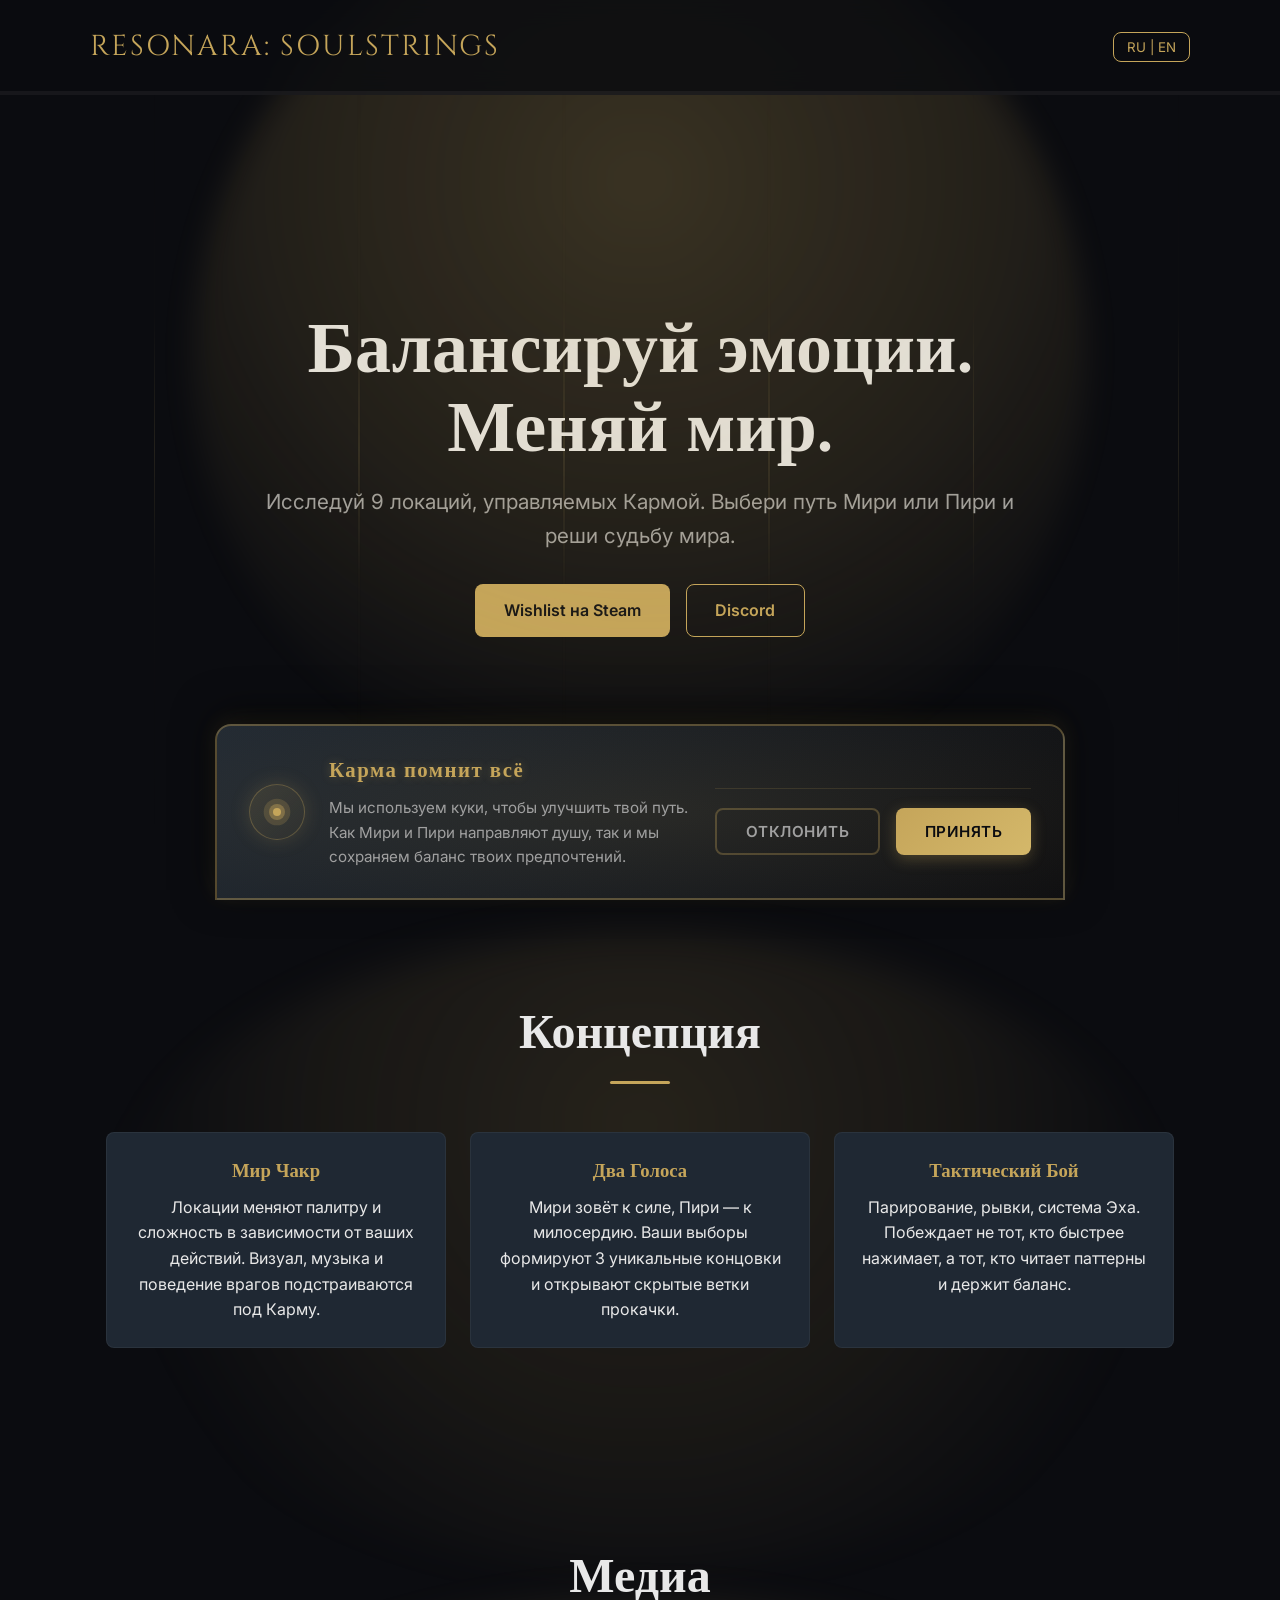
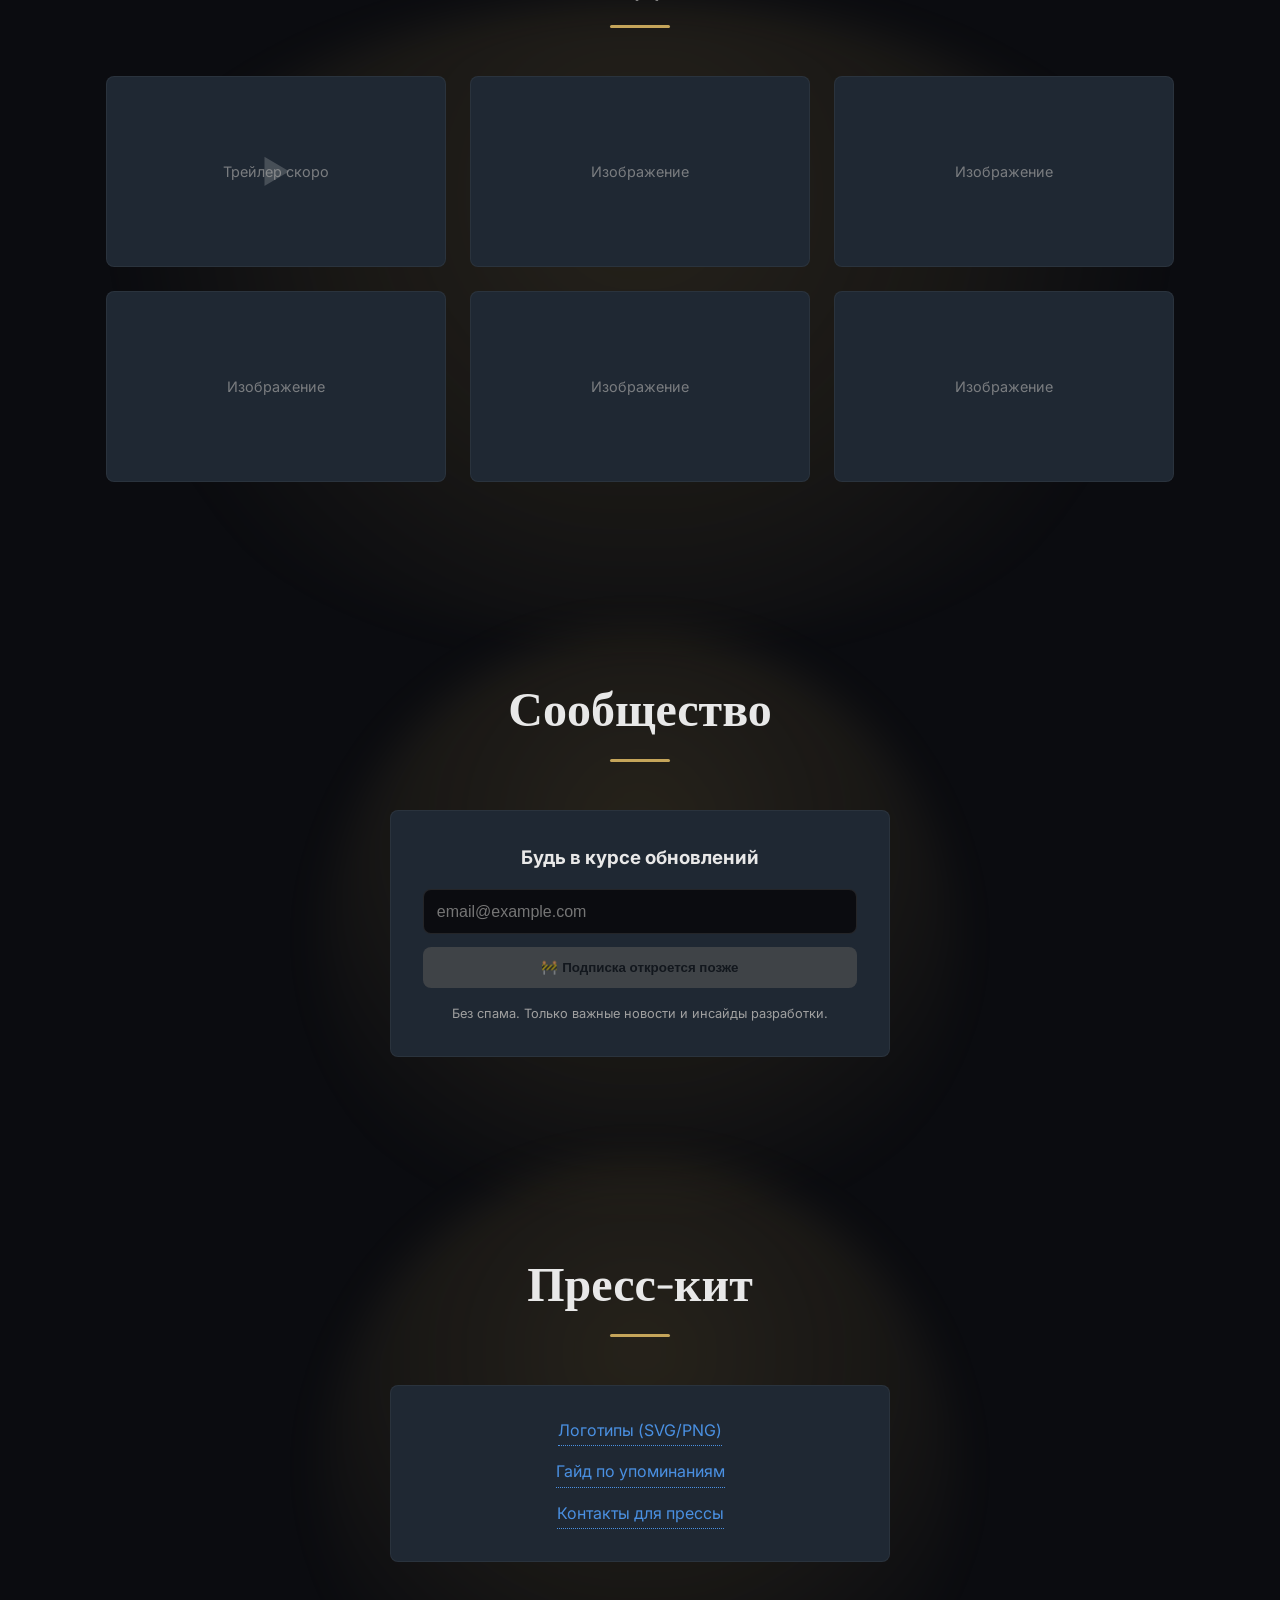
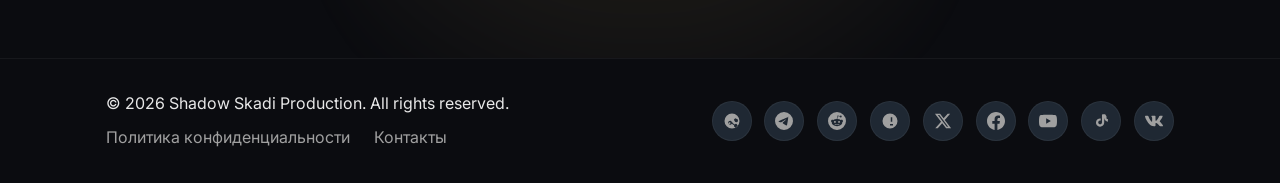
==== commit 678b5ca2: "Update index.html" ====
--- a/index.html
+++ b/index.html
@@ -124,10 +124,10 @@
       <div class="footer-right">
         <div class="footer-socials" aria-label="Social Links">
           <!-- Все иконки соцсетей (без изменений) -->
-          <a href="https://store.steampowered.com" target="_blank" rel="noopener" aria-label="Steam" class="social-link"><svg viewBox="0 0 24 24" width="18" height="18" fill="currentColor"><path d="M11.979 0C5.678 0 .511 4.88.022 11.037l6.432 2.658c.345-.585.982-.978 1.714-.978.032 0 .063.002.095.004l2.893-4.185v-.005c.156-.011.313-.018.471-.018 2.76 0 4.997 2.237 4.997 4.997 0 .184-.01.366-.029.545l4.185 2.893c.013-.032.032-.063.045-.095 0-.032.003-.063.003-.095 0-.732.393-1.369.978-1.714l-2.658-6.432C18.536 12.12 12.61 11.979 11.979 0zm-3.24 12.284c-.897 0-1.627-.73-1.627-1.627 0-.898.73-1.627 1.627-1.627.898 0 1.627.729 1.627 1.627 0 .897-.729 1.627-1.627 1.627zm6.876-3.894c-.897 0-1.627-.73-1.627-1.627 0-.898.73-1.627 1.627-1.627.898 0 1.627.729 1.627 1.627 0 .897-.729 1.627-1.627 1.627z"/></svg></a>
+          <a href="https://store.steampowered.com" target="_blank" rel="noopener" aria-label="Steam" class="social-link"><svg viewBox="0 0 24 24" width="18" height="18" fill="currentColor"><path d="M12 2a10 10 0 1 0 10 10A10 10 0 0 0 12 2zm4.66 7.39a2.25 2.25 0 1 1-1.17 1.9l-2.79 1.94a2.47 2.47 0 0 1-.33 1.2l3.12 2.17a2.24 2.24 0 1 1-.69 1.13l-3.1-2.15a2.5 2.5 0 1 1 .25-2L15 12a2.25 2.25 0 0 1 3.66-2.61zM8.75 13.5a1.25 1.25 0 1 0 0 2.5 1.25 1.25 0 0 0 0-2.5z"/></svg></a>
           <a href="https://t.me/your_channel" target="_blank" rel="noopener" aria-label="Telegram" class="social-link"><svg viewBox="0 0 24 24" width="18" height="18" fill="currentColor"><path d="M11.944 0A12 12 0 0 0 0 12a12 12 0 0 0 12 12 12 12 0 0 0 12-12A12 12 0 0 0 12 0a12 12 0 0 0-.056 0zm4.962 7.224c.1-.002.321.023.465.14a.506.506 0 0 1 .171.325c.016.093.036.306.02.472-.18 1.898-.962 6.502-1.36 8.627-.168.9-.499 1.201-.82 1.23-.696.065-1.225-.46-1.9-.902-1.056-.693-1.653-1.124-2.678-1.8-1.185-.78-.417-1.21.258-1.91.177-.184 3.247-2.977 3.307-3.23.007-.032.014-.15-.056-.217-.07-.067-.172-.042-.247-.025-.105.024-1.793 1.14-5.062 3.345-.48.33-.913.494-1.302.484-.426-.008-1.242-.24-1.852-.437-.687-.224-1.234-.344-1.19-.728.023-.194.286-.394.737-.574 4.078-1.796 6.808-3.006 8.152-3.586 4.065-1.73 4.905-2.015 5.46-2.024z"/></svg></a>
           <a href="https://reddit.com" target="_blank" rel="noopener" aria-label="Reddit" class="social-link"><svg viewBox="0 0 24 24" width="18" height="18" fill="currentColor"><path d="M12 0A12 12 0 0 0 0 12a12 12 0 0 0 12 12 12 12 0 0 0 12-12A12 12 0 0 0 12 0zm5.01 4.744c.688 0 1.25.561 1.25 1.249a1.25 1.25 0 0 1-2.498.056l-2.597-.547-.8 3.747c1.824.07 3.48.632 4.674 1.488.308-.309.73-.491 1.207-.491.968 0 1.754.786 1.754 1.754 0 .716-.435 1.333-1.01 1.614a3.111 3.111 0 0 1 .042.52c0 2.694-3.13 4.87-7.004 4.87-3.874 0-7.004-2.176-7.004-4.87 0-.183.015-.366.043-.534A1.748 1.748 0 0 1 4.028 12c0-.968.786-1.754 1.754-1.754.463 0 .898.196 1.207.49 1.207-.883 2.87-1.453 4.707-1.527l.885-4.182a.342.342 0 0 1 .14-.197.35.35 0 0 1 .238-.042l2.906.617a1.214 1.214 0 0 1 1.108-.701zM9.25 12C8.561 12 8 12.562 8 13.25c0 .687.561 1.248 1.25 1.248.687 0 1.248-.561 1.248-1.249 0-.688-.561-1.249-1.249-1.249zm5.5 0c-.687 0-1.248.561-1.248 1.25 0 .687.561 1.248 1.249 1.248.688 0 1.249-.561 1.249-1.249 0-.687-.562-1.249-1.25-1.249zm-5.466 3.99a.327.327 0 0 0-.231.094.33.33 0 0 0 0 .463c.842.842 2.484.913 2.961.913.477 0 2.105-.07 2.961-.913a.33.33 0 0 0 0-.463.327.327 0 0 0-.465 0c-.547.533-1.576.668-2.496.668-.92 0-1.935-.135-2.496-.668a.326.326 0 0 0-.231-.095z"/></svg></a>
-          <a href="https://pikabu.ru" target="_blank" rel="noopener" aria-label="Pikabu" class="social-link"><svg viewBox="0 0 24 24" width="18" height="18" fill="currentColor"><path d="M12 2C6.48 2 2 6.48 2 12s4.48 10 10 10 10-4.48 10-10S17.52 2 12 2zm4 13H8v-2h8v2z"/></svg></a>
+          <a href="https://pikabu.ru" target="_blank" rel="noopener" aria-label="Pikabu" class="social-link"><svg viewBox="0 0 24 24" width="18" height="18" fill="currentColor"><path d="M12 2a10 10 0 1 0 10 10A10 10 0 0 0 12 2zm1 5h2v6h-2V7zm-1 9h4v2h-4v-2z"/></svg></a>
           <a href="https://x.com" target="_blank" rel="noopener" aria-label="X" class="social-link"><svg viewBox="0 0 24 24" width="18" height="18" fill="currentColor"><path d="M18.244 2.25h3.308l-7.227 8.26 8.502 11.24H16.17l-5.214-6.817L4.99 21.75H1.68l7.73-8.835L1.254 2.25H8.08l4.713 6.231zm-1.161 17.52h1.833L7.084 4.126H5.117z"/></svg></a>
           <a href="https://facebook.com" target="_blank" rel="noopener" aria-label="Facebook" class="social-link"><svg viewBox="0 0 24 24" width="18" height="18" fill="currentColor"><path d="M24 12.073c0-6.627-5.373-12-12-12s-12 5.373-12 12c0 5.99 4.388 10.954 10.125 11.854v-8.385H7.078v-3.47h3.047V9.43c0-3.007 1.791-4.669 4.533-4.669 1.312 0 2.686.235 2.686.235v2.953H15.83c-1.491 0-1.956.925-1.956 1.874v2.25h3.328l-.532 3.47h-2.796v8.385C19.612 23.027 24 18.062 24 12.073z"/></svg></a>
           <a href="https://youtube.com" target="_blank" rel="noopener" aria-label="YouTube Shorts" class="social-link"><svg viewBox="0 0 24 24" width="18" height="18" fill="currentColor"><path d="M23.498 6.186a3.016 3.016 0 0 0-2.122-2.136C19.505 3.545 12 3.545 12 3.545s-7.505 0-9.377.505A3.017 3.017 0 0 0 .502 6.186C0 8.07 0 12 0 12s0 3.93.502 5.814a3.016 3.016 0 0 0 2.122 2.136c1.871.505 9.376.505 9.376.505s7.505 0 9.377-.505a3.015 3.015 0 0 0 2.122-2.136C24 15.93 24 12 24 12s0-3.93-.502-5.814zM9.545 15.568V8.432L15.818 12l-6.273 3.568z"/></svg></a>
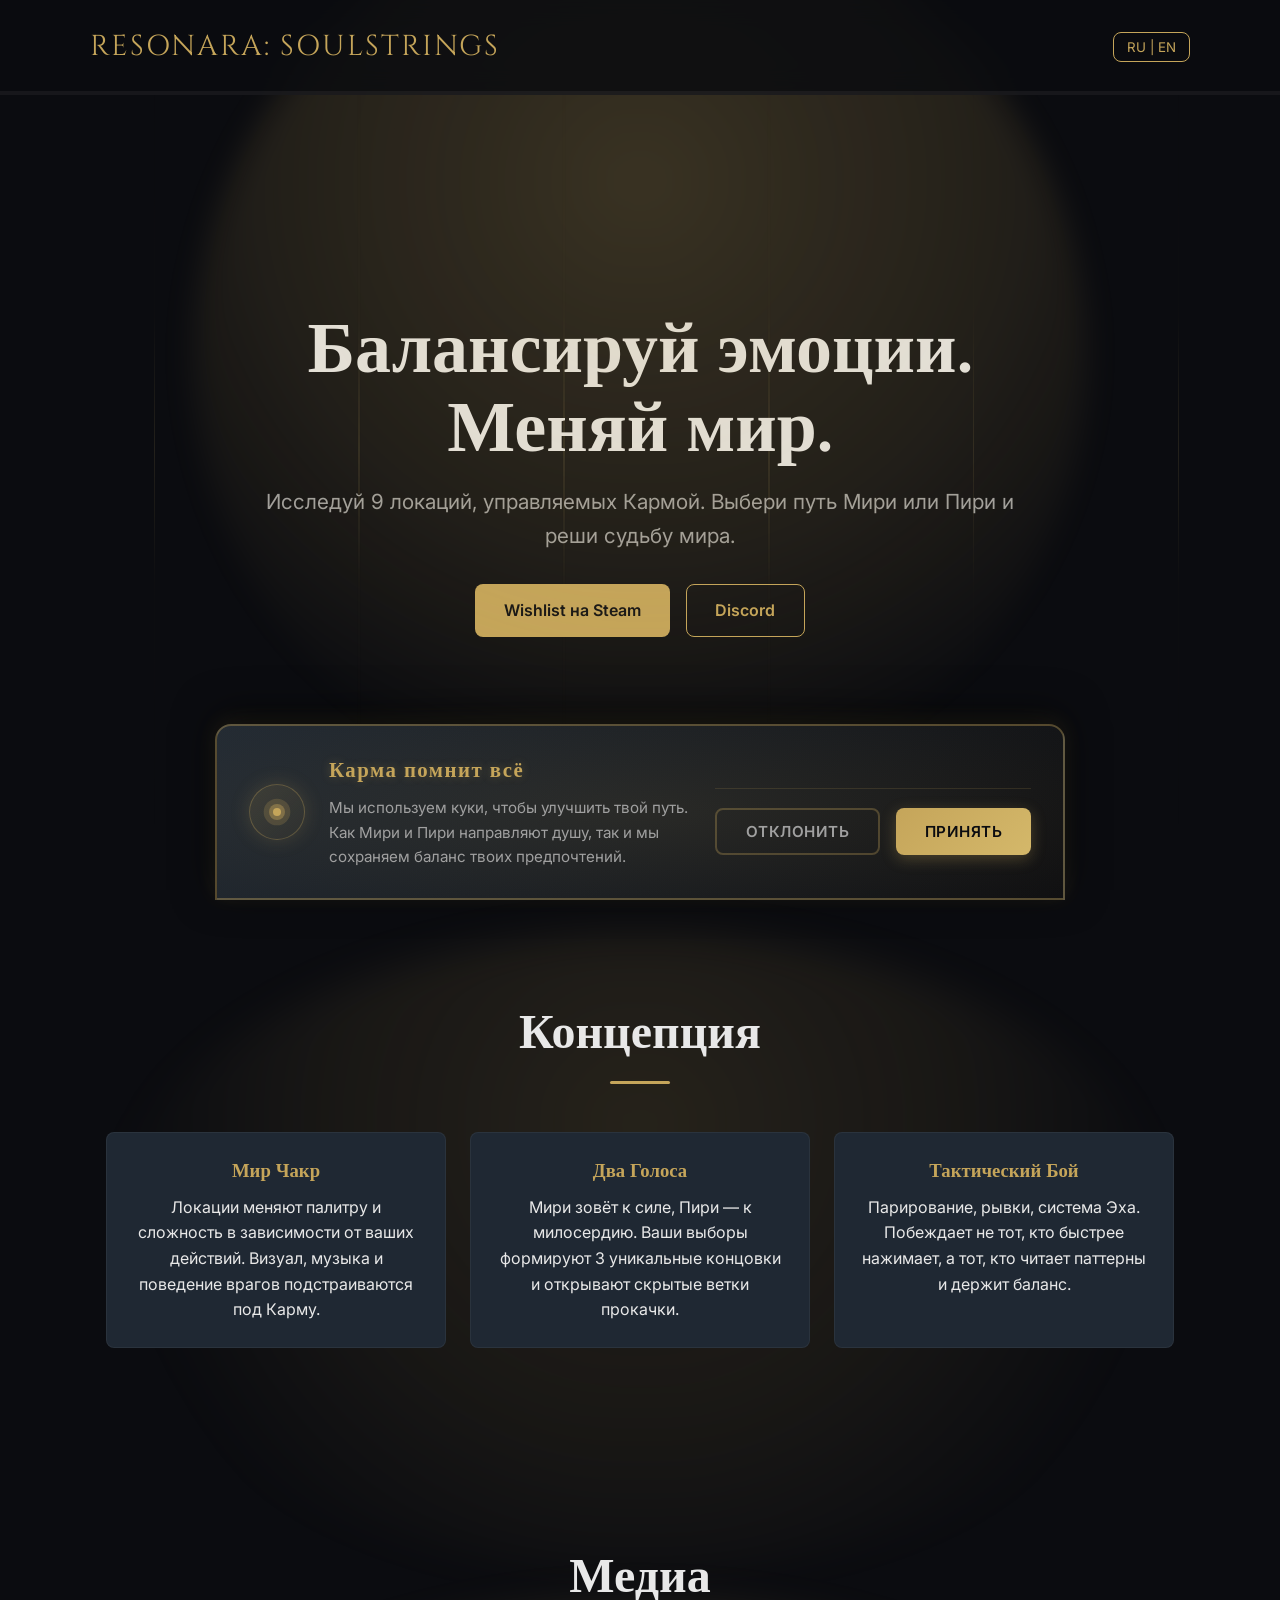
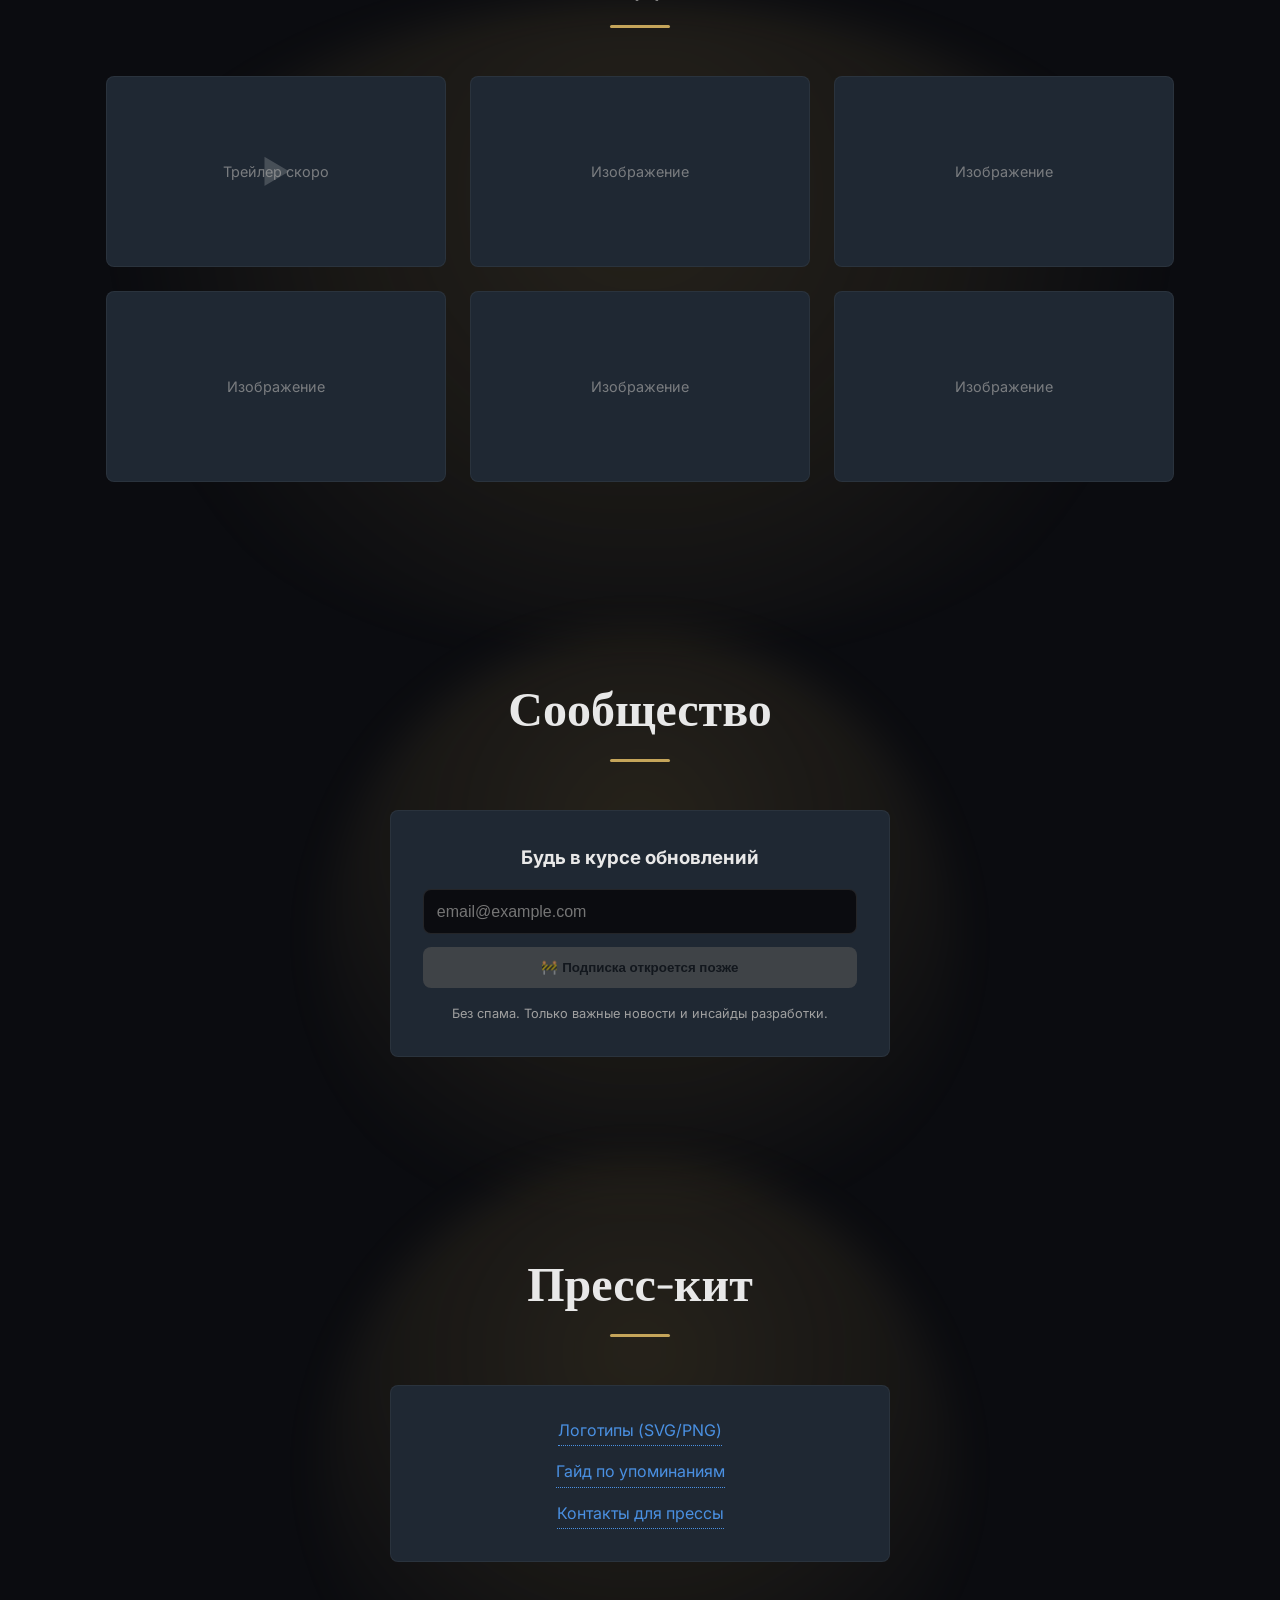
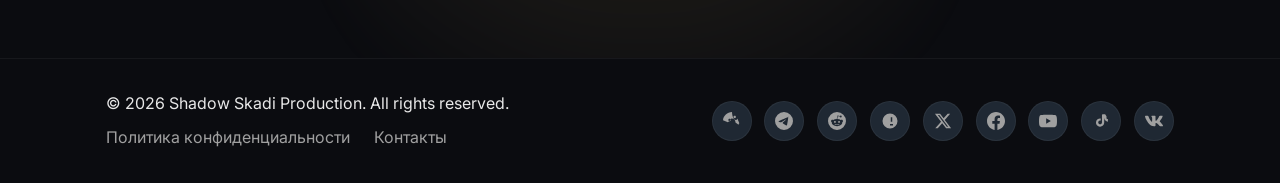
==== commit 967ddcca: "Update index.html" ====
--- a/index.html
+++ b/index.html
@@ -124,7 +124,7 @@
       <div class="footer-right">
         <div class="footer-socials" aria-label="Social Links">
           <!-- Все иконки соцсетей (без изменений) -->
-          <a href="https://store.steampowered.com" target="_blank" rel="noopener" aria-label="Steam" class="social-link"><svg viewBox="0 0 24 24" width="18" height="18" fill="currentColor"><path d="M12 2a10 10 0 1 0 10 10A10 10 0 0 0 12 2zm4.66 7.39a2.25 2.25 0 1 1-1.17 1.9l-2.79 1.94a2.47 2.47 0 0 1-.33 1.2l3.12 2.17a2.24 2.24 0 1 1-.69 1.13l-3.1-2.15a2.5 2.5 0 1 1 .25-2L15 12a2.25 2.25 0 0 1 3.66-2.61zM8.75 13.5a1.25 1.25 0 1 0 0 2.5 1.25 1.25 0 0 0 0-2.5z"/></svg></a>
+          <a href="https://store.steampowered.com" target="_blank" rel="noopener" aria-label="Steam" class="social-link"><svg viewBox="0 0 24 24" width="18" height="18" fill="currentColor"><path d="M11.979 0C5.678 0 .511 4.88.022 11.037l6.432 2.658c.345-.585.982-.978 1.714-.978.032 0 .063.002.095.004l2.893-4.185v-.005c.156-.011.313-.018.471-.018 2.76 0 4.997 2.237 4.997 4.997 0 .184-.01.366-.029.545l4.185 2.893c.013-.032.032-.063.045-.095 0-.032.003-.063.003-.095 0-.732.393-1.369.978-1.714l-2.658-6.432C18.536 12.12 12.61 11.979 11.979 0zm-3.24 12.284c-.897 0-1.627-.73-1.627-1.627 0-.898.73-1.627 1.627-1.627.898 0 1.627.729 1.627 1.627 0 .897-.729 1.627-1.627 1.627zm6.876-3.894c-.897 0-1.627-.73-1.627-1.627 0-.898.73-1.627 1.627-1.627.898 0 1.627.729 1.627 1.627 0 .897-.729 1.627-1.627 1.627z"/></svg></a>
           <a href="https://t.me/your_channel" target="_blank" rel="noopener" aria-label="Telegram" class="social-link"><svg viewBox="0 0 24 24" width="18" height="18" fill="currentColor"><path d="M11.944 0A12 12 0 0 0 0 12a12 12 0 0 0 12 12 12 12 0 0 0 12-12A12 12 0 0 0 12 0a12 12 0 0 0-.056 0zm4.962 7.224c.1-.002.321.023.465.14a.506.506 0 0 1 .171.325c.016.093.036.306.02.472-.18 1.898-.962 6.502-1.36 8.627-.168.9-.499 1.201-.82 1.23-.696.065-1.225-.46-1.9-.902-1.056-.693-1.653-1.124-2.678-1.8-1.185-.78-.417-1.21.258-1.91.177-.184 3.247-2.977 3.307-3.23.007-.032.014-.15-.056-.217-.07-.067-.172-.042-.247-.025-.105.024-1.793 1.14-5.062 3.345-.48.33-.913.494-1.302.484-.426-.008-1.242-.24-1.852-.437-.687-.224-1.234-.344-1.19-.728.023-.194.286-.394.737-.574 4.078-1.796 6.808-3.006 8.152-3.586 4.065-1.73 4.905-2.015 5.46-2.024z"/></svg></a>
           <a href="https://reddit.com" target="_blank" rel="noopener" aria-label="Reddit" class="social-link"><svg viewBox="0 0 24 24" width="18" height="18" fill="currentColor"><path d="M12 0A12 12 0 0 0 0 12a12 12 0 0 0 12 12 12 12 0 0 0 12-12A12 12 0 0 0 12 0zm5.01 4.744c.688 0 1.25.561 1.25 1.249a1.25 1.25 0 0 1-2.498.056l-2.597-.547-.8 3.747c1.824.07 3.48.632 4.674 1.488.308-.309.73-.491 1.207-.491.968 0 1.754.786 1.754 1.754 0 .716-.435 1.333-1.01 1.614a3.111 3.111 0 0 1 .042.52c0 2.694-3.13 4.87-7.004 4.87-3.874 0-7.004-2.176-7.004-4.87 0-.183.015-.366.043-.534A1.748 1.748 0 0 1 4.028 12c0-.968.786-1.754 1.754-1.754.463 0 .898.196 1.207.49 1.207-.883 2.87-1.453 4.707-1.527l.885-4.182a.342.342 0 0 1 .14-.197.35.35 0 0 1 .238-.042l2.906.617a1.214 1.214 0 0 1 1.108-.701zM9.25 12C8.561 12 8 12.562 8 13.25c0 .687.561 1.248 1.25 1.248.687 0 1.248-.561 1.248-1.249 0-.688-.561-1.249-1.249-1.249zm5.5 0c-.687 0-1.248.561-1.248 1.25 0 .687.561 1.248 1.249 1.248.688 0 1.249-.561 1.249-1.249 0-.687-.562-1.249-1.25-1.249zm-5.466 3.99a.327.327 0 0 0-.231.094.33.33 0 0 0 0 .463c.842.842 2.484.913 2.961.913.477 0 2.105-.07 2.961-.913a.33.33 0 0 0 0-.463.327.327 0 0 0-.465 0c-.547.533-1.576.668-2.496.668-.92 0-1.935-.135-2.496-.668a.326.326 0 0 0-.231-.095z"/></svg></a>
           <a href="https://pikabu.ru" target="_blank" rel="noopener" aria-label="Pikabu" class="social-link"><svg viewBox="0 0 24 24" width="18" height="18" fill="currentColor"><path d="M12 2a10 10 0 1 0 10 10A10 10 0 0 0 12 2zm1 5h2v6h-2V7zm-1 9h4v2h-4v-2z"/></svg></a>
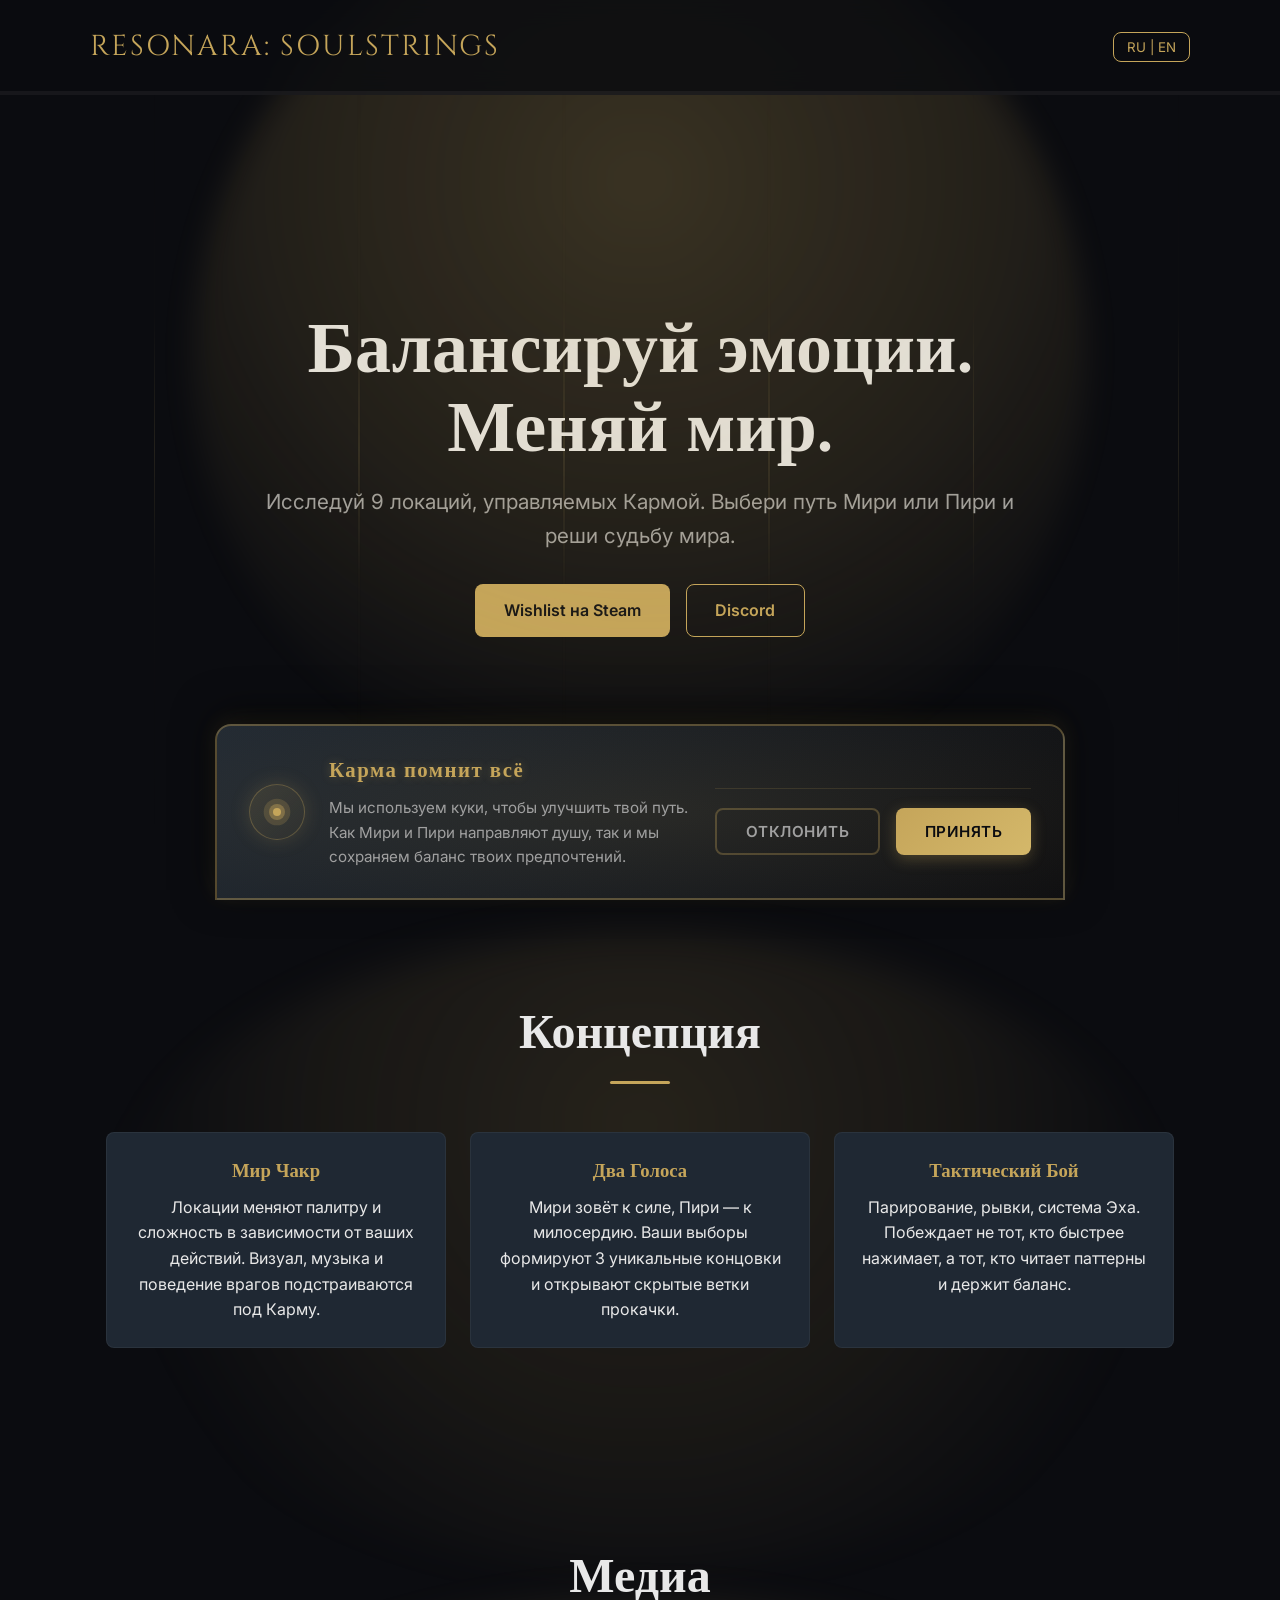
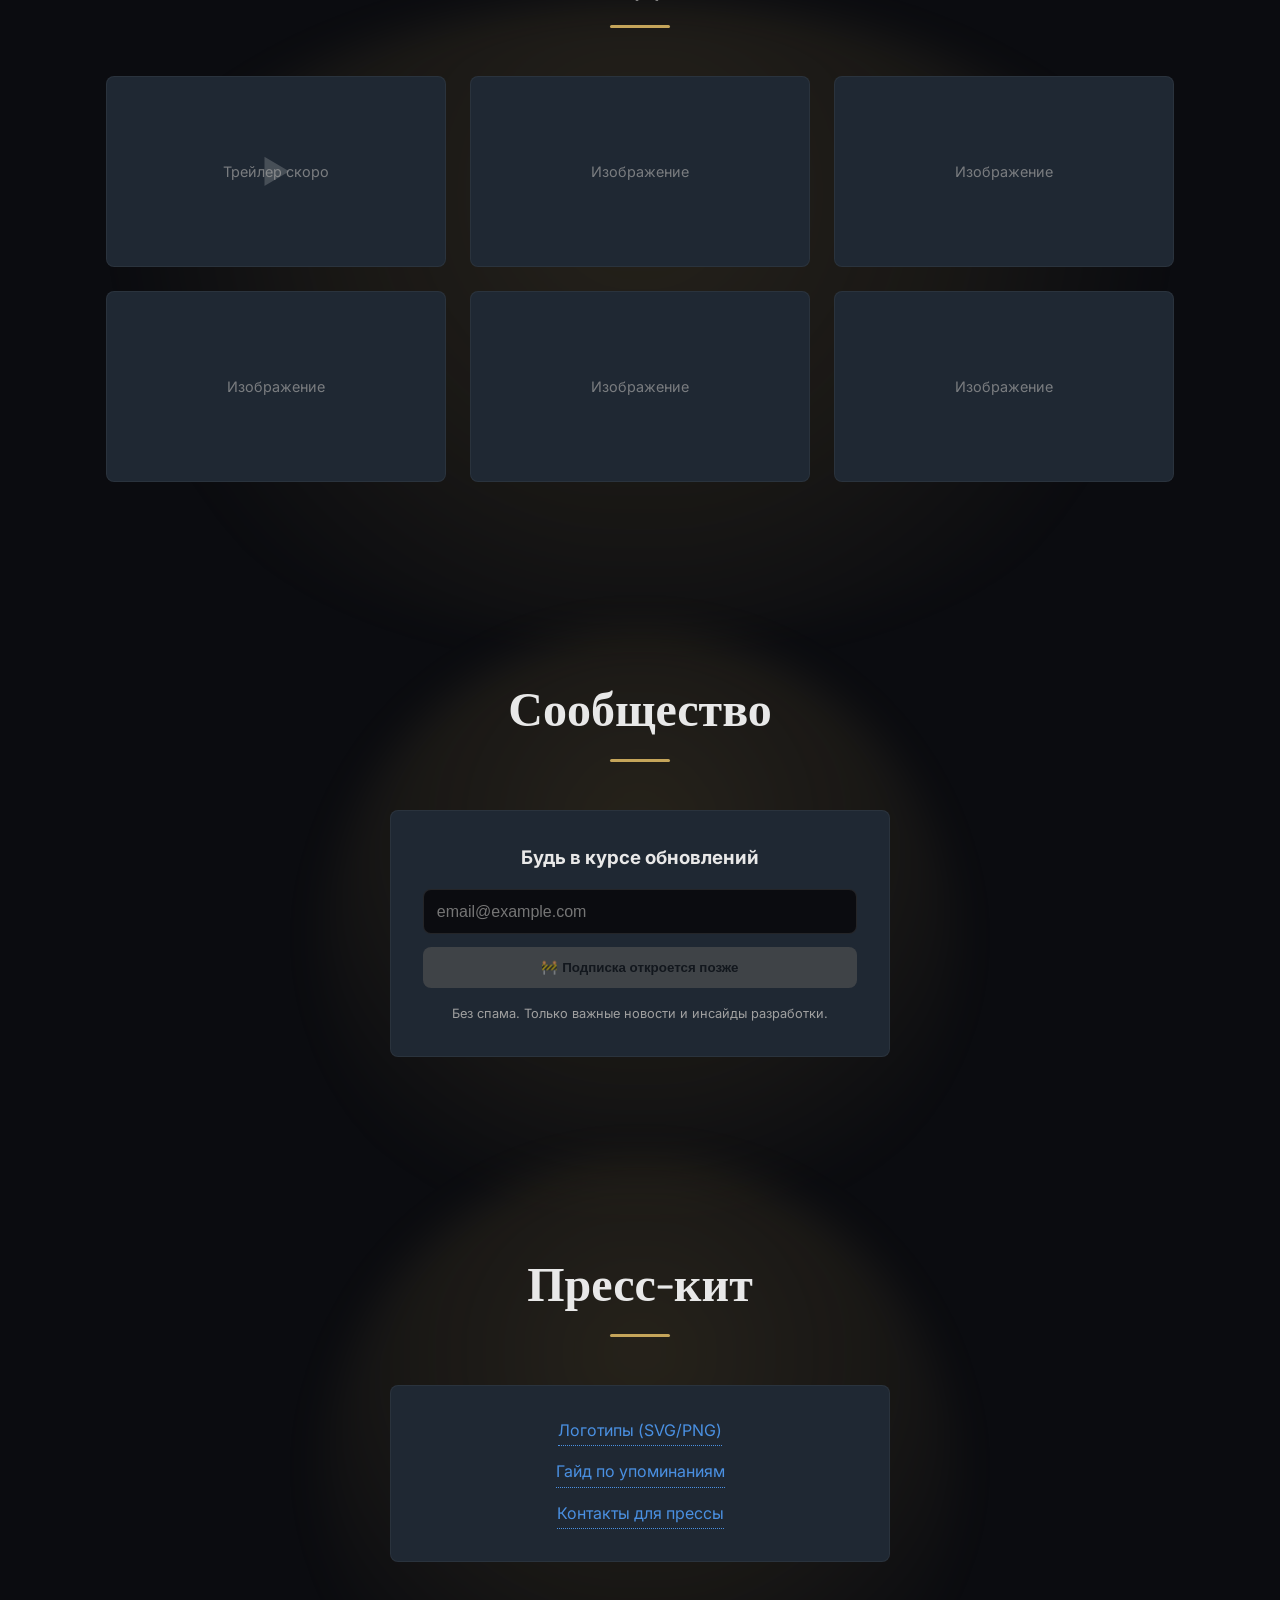
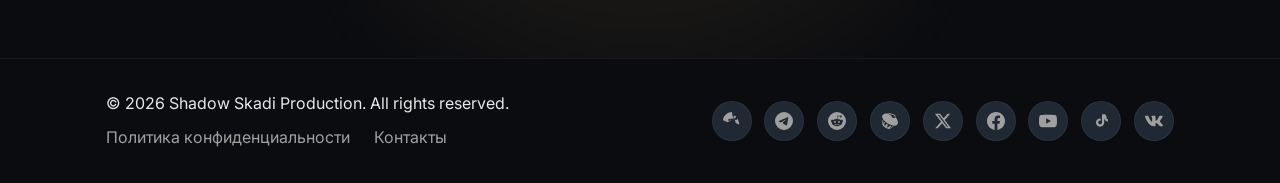
==== commit 30ef08aa: "Update index.html" ====
--- a/index.html
+++ b/index.html
@@ -127,7 +127,7 @@
           <a href="https://store.steampowered.com" target="_blank" rel="noopener" aria-label="Steam" class="social-link"><svg viewBox="0 0 24 24" width="18" height="18" fill="currentColor"><path d="M11.979 0C5.678 0 .511 4.88.022 11.037l6.432 2.658c.345-.585.982-.978 1.714-.978.032 0 .063.002.095.004l2.893-4.185v-.005c.156-.011.313-.018.471-.018 2.76 0 4.997 2.237 4.997 4.997 0 .184-.01.366-.029.545l4.185 2.893c.013-.032.032-.063.045-.095 0-.032.003-.063.003-.095 0-.732.393-1.369.978-1.714l-2.658-6.432C18.536 12.12 12.61 11.979 11.979 0zm-3.24 12.284c-.897 0-1.627-.73-1.627-1.627 0-.898.73-1.627 1.627-1.627.898 0 1.627.729 1.627 1.627 0 .897-.729 1.627-1.627 1.627zm6.876-3.894c-.897 0-1.627-.73-1.627-1.627 0-.898.73-1.627 1.627-1.627.898 0 1.627.729 1.627 1.627 0 .897-.729 1.627-1.627 1.627z"/></svg></a>
           <a href="https://t.me/your_channel" target="_blank" rel="noopener" aria-label="Telegram" class="social-link"><svg viewBox="0 0 24 24" width="18" height="18" fill="currentColor"><path d="M11.944 0A12 12 0 0 0 0 12a12 12 0 0 0 12 12 12 12 0 0 0 12-12A12 12 0 0 0 12 0a12 12 0 0 0-.056 0zm4.962 7.224c.1-.002.321.023.465.14a.506.506 0 0 1 .171.325c.016.093.036.306.02.472-.18 1.898-.962 6.502-1.36 8.627-.168.9-.499 1.201-.82 1.23-.696.065-1.225-.46-1.9-.902-1.056-.693-1.653-1.124-2.678-1.8-1.185-.78-.417-1.21.258-1.91.177-.184 3.247-2.977 3.307-3.23.007-.032.014-.15-.056-.217-.07-.067-.172-.042-.247-.025-.105.024-1.793 1.14-5.062 3.345-.48.33-.913.494-1.302.484-.426-.008-1.242-.24-1.852-.437-.687-.224-1.234-.344-1.19-.728.023-.194.286-.394.737-.574 4.078-1.796 6.808-3.006 8.152-3.586 4.065-1.73 4.905-2.015 5.46-2.024z"/></svg></a>
           <a href="https://reddit.com" target="_blank" rel="noopener" aria-label="Reddit" class="social-link"><svg viewBox="0 0 24 24" width="18" height="18" fill="currentColor"><path d="M12 0A12 12 0 0 0 0 12a12 12 0 0 0 12 12 12 12 0 0 0 12-12A12 12 0 0 0 12 0zm5.01 4.744c.688 0 1.25.561 1.25 1.249a1.25 1.25 0 0 1-2.498.056l-2.597-.547-.8 3.747c1.824.07 3.48.632 4.674 1.488.308-.309.73-.491 1.207-.491.968 0 1.754.786 1.754 1.754 0 .716-.435 1.333-1.01 1.614a3.111 3.111 0 0 1 .042.52c0 2.694-3.13 4.87-7.004 4.87-3.874 0-7.004-2.176-7.004-4.87 0-.183.015-.366.043-.534A1.748 1.748 0 0 1 4.028 12c0-.968.786-1.754 1.754-1.754.463 0 .898.196 1.207.49 1.207-.883 2.87-1.453 4.707-1.527l.885-4.182a.342.342 0 0 1 .14-.197.35.35 0 0 1 .238-.042l2.906.617a1.214 1.214 0 0 1 1.108-.701zM9.25 12C8.561 12 8 12.562 8 13.25c0 .687.561 1.248 1.25 1.248.687 0 1.248-.561 1.248-1.249 0-.688-.561-1.249-1.249-1.249zm5.5 0c-.687 0-1.248.561-1.248 1.25 0 .687.561 1.248 1.249 1.248.688 0 1.249-.561 1.249-1.249 0-.687-.562-1.249-1.25-1.249zm-5.466 3.99a.327.327 0 0 0-.231.094.33.33 0 0 0 0 .463c.842.842 2.484.913 2.961.913.477 0 2.105-.07 2.961-.913a.33.33 0 0 0 0-.463.327.327 0 0 0-.465 0c-.547.533-1.576.668-2.496.668-.92 0-1.935-.135-2.496-.668a.326.326 0 0 0-.231-.095z"/></svg></a>
-          <a href="https://pikabu.ru" target="_blank" rel="noopener" aria-label="Pikabu" class="social-link"><svg viewBox="0 0 24 24" width="18" height="18" fill="currentColor"><path d="M12 2a10 10 0 1 0 10 10A10 10 0 0 0 12 2zm1 5h2v6h-2V7zm-1 9h4v2h-4v-2z"/></svg></a>
+          <a href="https://pikabu.ru" target="_blank" rel="noopener" aria-label="Pikabu" class="social-link"><svg viewBox="0 0 50 50" width="18" height="18" fill="currentColor"><path d="M 24.371094 2.984375 C 24.15625 2.972656 23.953125 2.972656 23.757813 2.984375 C 22.972656 3.042969 22.324219 3.355469 21.898438 3.773438 C 21.59375 4.074219 21.425781 4.398438 21.308594 4.703125 C 21.332031 4.636719 21.339844 4.582031 21.375 4.515625 C 18.941406 4.035156 17.097656 4 17 4 C 5.570313 4 3 9.925781 3 12 C 3 25.152344 25.144531 38 37.984375 38 L 38.023438 38 C 38.464844 38 42.066406 37.921875 44.59375 35.433594 C 46.191406 33.859375 47 31.695313 47 28.984375 C 46.996094 28.664063 46.820313 21.074219 40.957031 15.214844 C 40.96875 15.40625 40.980469 15.59375 40.988281 15.78125 C 40.921875 11.613281 38.976563 8.789063 36.539063 7.164063 C 34.160156 5.585938 31.425781 5.078125 29.308594 5.039063 C 27.921875 4.070313 26.601563 3.511719 26.582031 3.507813 C 25.734375 3.195313 25.007813 3.023438 24.371094 2.984375 Z M 23.90625 4.980469 C 24.292969 4.953125 24.945313 5.027344 25.902344 5.382813 C 25.914063 5.390625 25.925781 5.394531 25.9375 5.398438 C 25.9375 5.398438 27.0625 5.765625 28.390625 6.789063 C 28.566406 6.925781 28.78125 7 29 7 C 30.8125 7 33.402344 7.484375 35.433594 8.832031 C 37.460938 10.179688 39 12.292969 39 16 C 39 16.003906 39 16.011719 39 16.015625 C 39.007813 16.304688 38.972656 16.441406 38.789063 16.597656 C 38.605469 16.757813 38.113281 17 37 17 C 33.953125 17 31.761719 15.539063 30.25 13.648438 C 28.738281 11.757813 28 9.390625 28 8.0625 C 28.007813 7.699219 27.816406 7.363281 27.507813 7.183594 C 27.195313 7 26.808594 7 26.496094 7.183594 C 26.1875 7.363281 25.996094 7.699219 26 8.0625 C 26 8.664063 26.242188 9.386719 26.40625 10.078125 C 24.242188 8.925781 23.476563 7.804688 23.195313 7.054688 C 23.054688 6.679688 23.03125 6.382813 23.03125 6.1875 C 23.035156 5.996094 23.046875 5.984375 23.046875 5.984375 C 23.078125 5.886719 23.09375 5.78125 23.09375 5.679688 C 23.09375 5.679688 23.117188 5.375 23.296875 5.195313 C 23.390625 5.109375 23.515625 5.007813 23.90625 4.980469 Z M 21.09375 5.5625 C 21.09375 5.574219 21.097656 5.574219 21.09375 5.585938 C 21.09375 5.601563 21.09375 5.597656 21.089844 5.617188 C 21.09375 5.601563 21.09375 5.578125 21.09375 5.5625 Z M 21.085938 5.640625 C 21.070313 5.738281 21.054688 5.878906 21.046875 6.015625 C 21.054688 5.863281 21.070313 5.738281 21.085938 5.640625 Z M 21.046875 6.335938 C 21.050781 6.4375 21.058594 6.542969 21.070313 6.65625 C 21.058594 6.539063 21.050781 6.4375 21.046875 6.335938 Z M 21.128906 7.035156 C 21.15625 7.175781 21.203125 7.324219 21.25 7.476563 C 21.203125 7.324219 21.15625 7.175781 21.128906 7.035156 Z M 21.421875 7.992188 C 21.445313 8.039063 21.464844 8.085938 21.484375 8.132813 C 21.464844 8.085938 21.445313 8.039063 21.421875 7.992188 Z M 21.59375 8.351563 C 21.652344 8.457031 21.710938 8.566406 21.78125 8.675781 C 21.710938 8.566406 21.652344 8.457031 21.59375 8.351563 Z M 21.859375 8.804688 C 21.953125 8.945313 22.054688 9.089844 22.167969 9.234375 C 22.054688 9.089844 21.953125 8.945313 21.859375 8.804688 Z M 22.207031 9.289063 C 22.335938 9.453125 22.480469 9.617188 22.636719 9.78125 C 22.480469 9.617188 22.335938 9.453125 22.207031 9.289063 Z M 22.65625 9.804688 C 22.824219 9.976563 23.003906 10.152344 23.203125 10.328125 C 23.40625 10.503906 23.625 10.679688 23.863281 10.855469 C 24.101563 11.027344 24.355469 11.203125 24.632813 11.375 C 24.910156 11.542969 25.203125 11.714844 25.519531 11.878906 L 25.523438 11.878906 C 25.523438 11.882813 25.527344 11.882813 25.527344 11.886719 C 25.527344 11.886719 25.621094 11.933594 25.636719 11.941406 C 25.621094 11.933594 25.527344 11.886719 25.519531 11.882813 C 25.199219 11.714844 24.910156 11.542969 24.632813 11.375 C 24.355469 11.199219 24.101563 11.027344 23.863281 10.855469 C 23.625 10.679688 23.40625 10.503906 23.203125 10.328125 C 23.003906 10.152344 22.824219 9.976563 22.65625 9.804688 Z M 26.554688 12.402344 C 26.875 12.558594 27.214844 12.726563 27.515625 12.855469 C 27.886719 13.542969 28.167969 14.242188 28.6875 14.894531 C 28.890625 15.148438 29.105469 15.390625 29.332031 15.628906 C 28.5 14.746094 27.804688 13.769531 27.285156 12.765625 C 26.992188 12.636719 26.851563 12.550781 26.554688 12.402344 Z M 29.460938 15.765625 C 30.984375 17.328125 33.042969 18.5625 35.597656 18.902344 C 33.035156 18.570313 30.996094 17.347656 29.460938 15.765625 Z M 41 15.988281 C 41 15.992188 41 15.996094 41 16 C 41.007813 16.605469 40.847656 17.152344 40.542969 17.609375 C 40.886719 17.082031 41.007813 16.480469 41 15.988281 Z M 40.503906 17.652344 C 40.425781 17.761719 40.347656 17.871094 40.25 17.96875 C 40.226563 17.992188 40.195313 18.011719 40.167969 18.035156 C 40.296875 17.914063 40.410156 17.789063 40.503906 17.652344 Z M 39.859375 18.269531 C 39.769531 18.335938 39.683594 18.40625 39.582031 18.460938 C 39.683594 18.40625 39.769531 18.335938 39.859375 18.269531 Z M 39.183594 18.636719 C 39.078125 18.675781 38.984375 18.722656 38.871094 18.757813 C 38.980469 18.722656 39.078125 18.675781 39.183594 18.636719 Z M 38.328125 18.875 C 38.21875 18.894531 38.117188 18.921875 38 18.9375 C 38.117188 18.921875 38.21875 18.894531 38.328125 18.875 Z M 35.730469 18.917969 C 36.140625 18.96875 36.5625 19 37 19 C 37.125 19 37.230469 18.984375 37.34375 18.980469 C 37.226563 18.984375 37.125 19 37 19 C 36.5625 19 36.140625 18.964844 35.730469 18.917969 Z M 4.074219 21.363281 C 3.542969 23.871094 3 27.527344 3 32 C 3 40.25 17.34375 47 22 47 C 25.257813 47 30.511719 44.152344 35.40625 39.855469 C 34.546875 39.765625 33.664063 39.628906 32.761719 39.453125 C 30.054688 41.644531 27.285156 43.371094 25.011719 44.28125 C 24.910156 43.117188 26.28125 42 26.28125 42 L 29.4375 38.660156 C 28.003906 38.253906 26.546875 37.753906 25.089844 37.179688 C 23.511719 39.171875 20.269531 43 18.667969 43 C 17.578125 43 17.011719 42.398438 17 41.492188 C 16.980469 39.648438 18.710938 36.558594 19.824219 34.765625 C 18.511719 34.074219 17.21875 33.328125 15.964844 32.53125 C 14.785156 34.519531 12.535156 37.898438 10.835938 37.996094 C 10.546875 38.011719 10.273438 37.925781 10.023438 37.71875 C 7.769531 35.832031 9.757813 31.253906 10.992188 28.921875 C 10.050781 28.140625 9.152344 27.328125 8.304688 26.492188 C 7.515625 29.15625 6.1875 33 5.125 33 C 5.117188 33 5.113281 32.996094 5.101563 32.996094 C 5.039063 32.664063 5 32.335938 5 32 C 5 28.699219 5.316406 25.84375 5.695313 23.609375 C 5.105469 22.875 4.566406 22.125 4.074219 21.363281 Z"></path></svg></a>
           <a href="https://x.com" target="_blank" rel="noopener" aria-label="X" class="social-link"><svg viewBox="0 0 24 24" width="18" height="18" fill="currentColor"><path d="M18.244 2.25h3.308l-7.227 8.26 8.502 11.24H16.17l-5.214-6.817L4.99 21.75H1.68l7.73-8.835L1.254 2.25H8.08l4.713 6.231zm-1.161 17.52h1.833L7.084 4.126H5.117z"/></svg></a>
           <a href="https://facebook.com" target="_blank" rel="noopener" aria-label="Facebook" class="social-link"><svg viewBox="0 0 24 24" width="18" height="18" fill="currentColor"><path d="M24 12.073c0-6.627-5.373-12-12-12s-12 5.373-12 12c0 5.99 4.388 10.954 10.125 11.854v-8.385H7.078v-3.47h3.047V9.43c0-3.007 1.791-4.669 4.533-4.669 1.312 0 2.686.235 2.686.235v2.953H15.83c-1.491 0-1.956.925-1.956 1.874v2.25h3.328l-.532 3.47h-2.796v8.385C19.612 23.027 24 18.062 24 12.073z"/></svg></a>
           <a href="https://youtube.com" target="_blank" rel="noopener" aria-label="YouTube Shorts" class="social-link"><svg viewBox="0 0 24 24" width="18" height="18" fill="currentColor"><path d="M23.498 6.186a3.016 3.016 0 0 0-2.122-2.136C19.505 3.545 12 3.545 12 3.545s-7.505 0-9.377.505A3.017 3.017 0 0 0 .502 6.186C0 8.07 0 12 0 12s0 3.93.502 5.814a3.016 3.016 0 0 0 2.122 2.136c1.871.505 9.376.505 9.376.505s7.505 0 9.377-.505a3.015 3.015 0 0 0 2.122-2.136C24 15.93 24 12 24 12s0-3.93-.502-5.814zM9.545 15.568V8.432L15.818 12l-6.273 3.568z"/></svg></a>
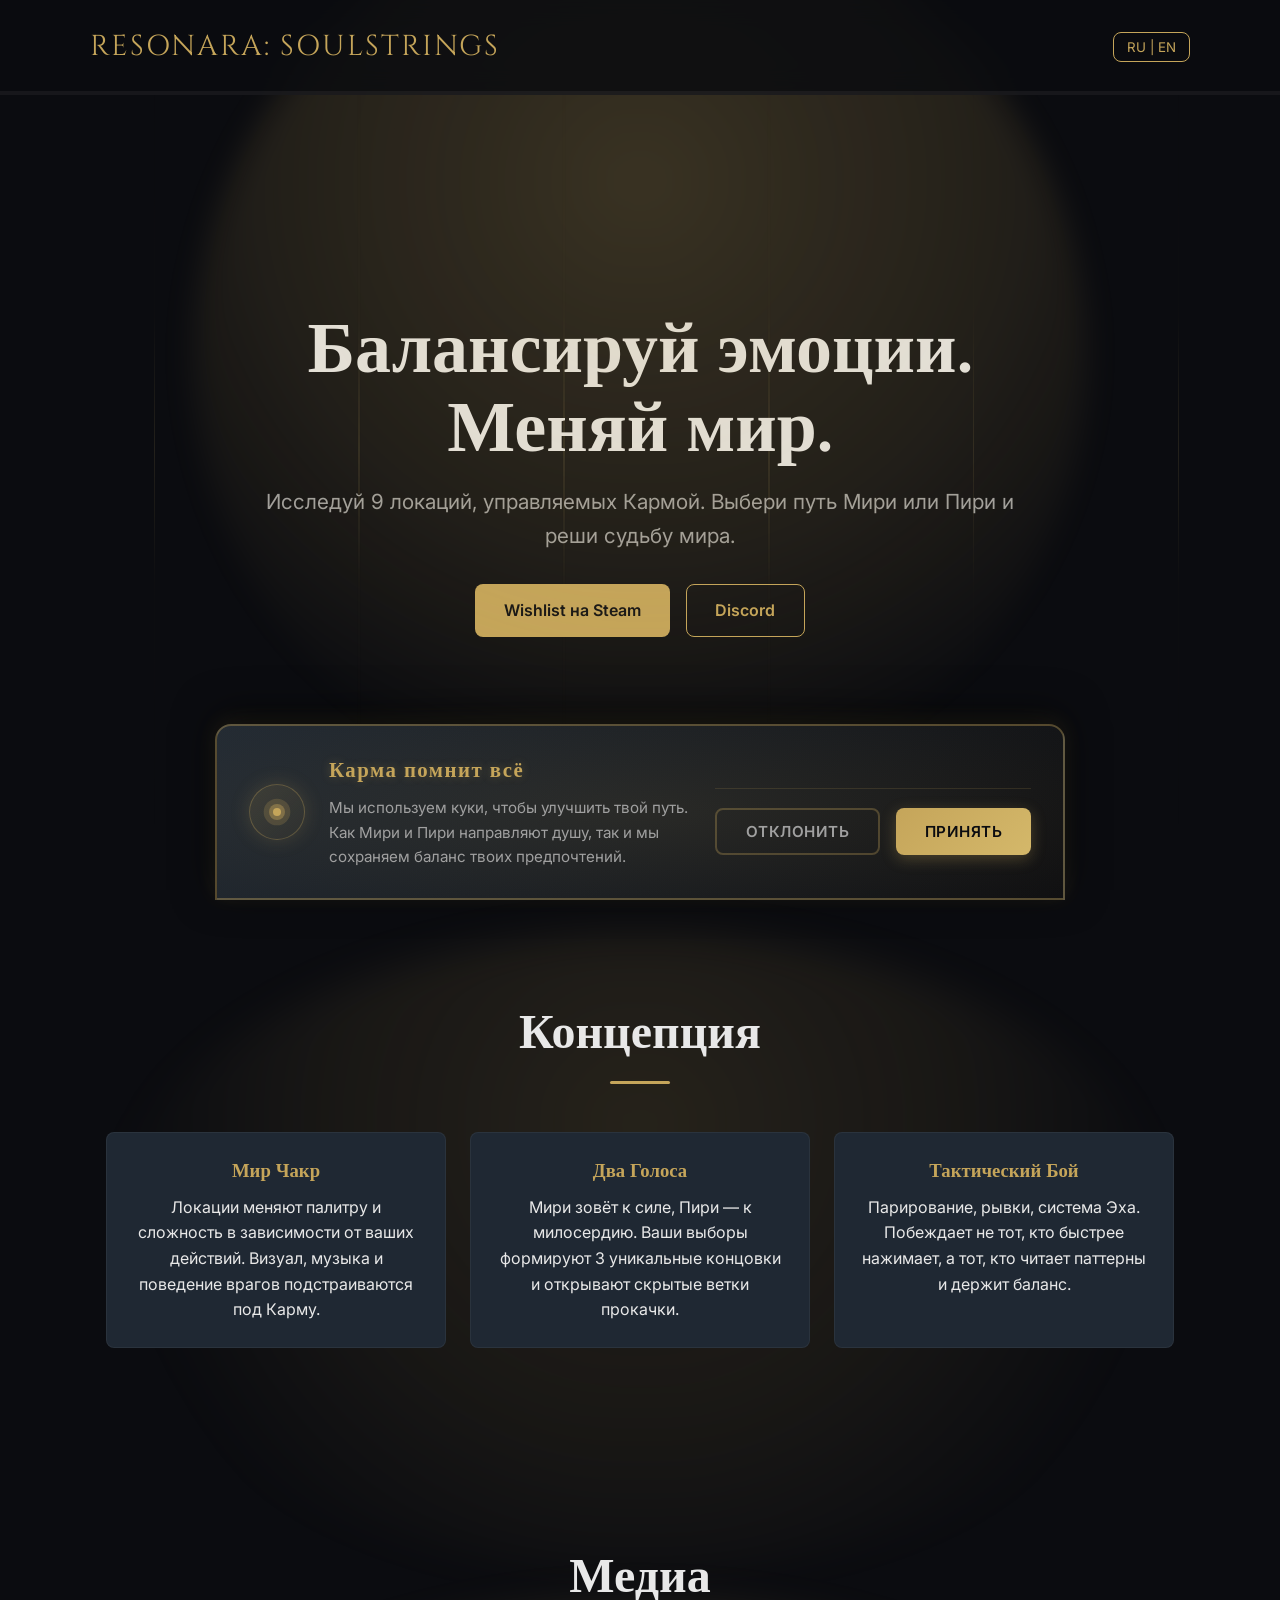
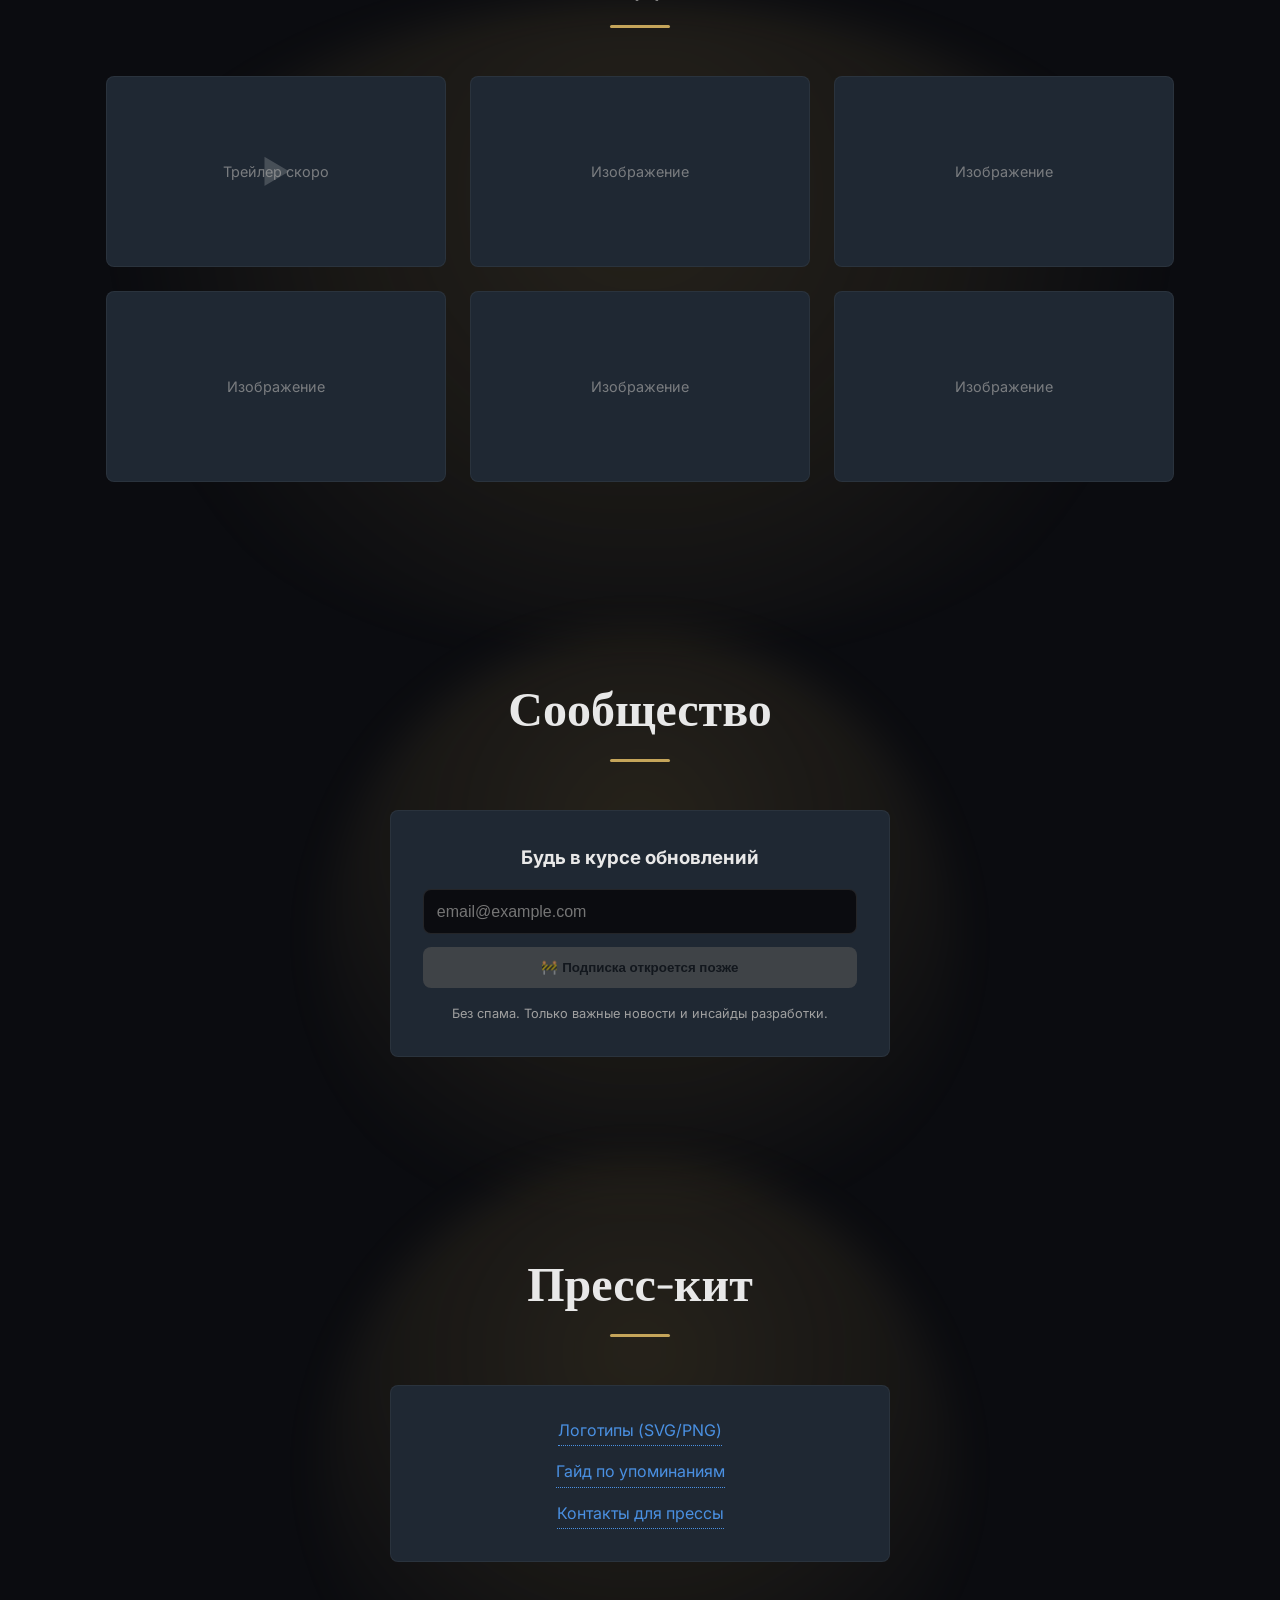
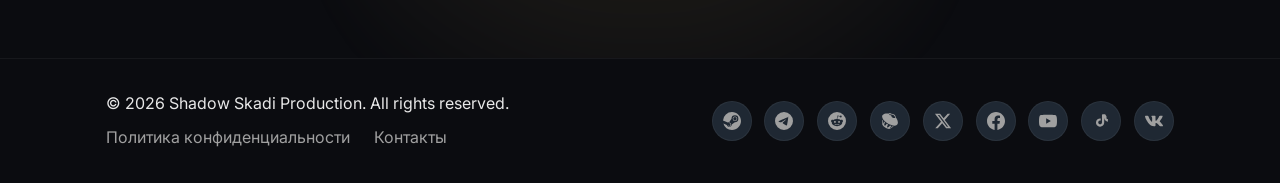
==== commit d4263054: "Update index.html" ====
--- a/index.html
+++ b/index.html
@@ -124,7 +124,7 @@
       <div class="footer-right">
         <div class="footer-socials" aria-label="Social Links">
           <!-- Все иконки соцсетей (без изменений) -->
-          <a href="https://store.steampowered.com" target="_blank" rel="noopener" aria-label="Steam" class="social-link"><svg viewBox="0 0 24 24" width="18" height="18" fill="currentColor"><path d="M11.979 0C5.678 0 .511 4.88.022 11.037l6.432 2.658c.345-.585.982-.978 1.714-.978.032 0 .063.002.095.004l2.893-4.185v-.005c.156-.011.313-.018.471-.018 2.76 0 4.997 2.237 4.997 4.997 0 .184-.01.366-.029.545l4.185 2.893c.013-.032.032-.063.045-.095 0-.032.003-.063.003-.095 0-.732.393-1.369.978-1.714l-2.658-6.432C18.536 12.12 12.61 11.979 11.979 0zm-3.24 12.284c-.897 0-1.627-.73-1.627-1.627 0-.898.73-1.627 1.627-1.627.898 0 1.627.729 1.627 1.627 0 .897-.729 1.627-1.627 1.627zm6.876-3.894c-.897 0-1.627-.73-1.627-1.627 0-.898.73-1.627 1.627-1.627.898 0 1.627.729 1.627 1.627 0 .897-.729 1.627-1.627 1.627z"/></svg></a>
+          <a href="https://store.steampowered.com" target="_blank" rel="noopener" aria-label="Steam" class="social-link"><svg viewBox="0 0 16 16" width="18" height="18" fill="currentColor"><path d="M.329 10.333A8.01 8.01 0 0 0 7.99 16C12.414 16 16 12.418 16 8s-3.586-8-8.009-8A8.006 8.006 0 0 0 0 7.468l.003.006 4.304 1.769A2.198 2.198 0 0 1 5.62 8.88l1.96-2.844-.001-.04a3.046 3.046 0 0 1 3.042-3.043 3.046 3.046 0 0 1 3.042 3.043 3.047 3.047 0 0 1-3.111 3.044l-2.804 2a2.223 2.223 0 0 1-3.075 2.11 2.217 2.217 0 0 1-1.312-1.568L.33 10.333Z"/><path d="M4.868 12.683a1.715 1.715 0 0 0 1.318-3.165 1.705 1.705 0 0 0-1.263-.02l1.023.424a1.261 1.261 0 1 1-.97 2.33l-.99-.41a1.7 1.7 0 0 0 .882.84Zm3.726-6.687a2.03 2.03 0 0 0 2.027 2.029 2.03 2.03 0 0 0 2.027-2.029 2.03 2.03 0 0 0-2.027-2.027 2.03 2.03 0 0 0-2.027 2.027Zm2.03-1.527a1.524 1.524 0 1 1-.002 3.048 1.524 1.524 0 0 1 .002-3.048Z"/></svg></a>
           <a href="https://t.me/your_channel" target="_blank" rel="noopener" aria-label="Telegram" class="social-link"><svg viewBox="0 0 24 24" width="18" height="18" fill="currentColor"><path d="M11.944 0A12 12 0 0 0 0 12a12 12 0 0 0 12 12 12 12 0 0 0 12-12A12 12 0 0 0 12 0a12 12 0 0 0-.056 0zm4.962 7.224c.1-.002.321.023.465.14a.506.506 0 0 1 .171.325c.016.093.036.306.02.472-.18 1.898-.962 6.502-1.36 8.627-.168.9-.499 1.201-.82 1.23-.696.065-1.225-.46-1.9-.902-1.056-.693-1.653-1.124-2.678-1.8-1.185-.78-.417-1.21.258-1.91.177-.184 3.247-2.977 3.307-3.23.007-.032.014-.15-.056-.217-.07-.067-.172-.042-.247-.025-.105.024-1.793 1.14-5.062 3.345-.48.33-.913.494-1.302.484-.426-.008-1.242-.24-1.852-.437-.687-.224-1.234-.344-1.19-.728.023-.194.286-.394.737-.574 4.078-1.796 6.808-3.006 8.152-3.586 4.065-1.73 4.905-2.015 5.46-2.024z"/></svg></a>
           <a href="https://reddit.com" target="_blank" rel="noopener" aria-label="Reddit" class="social-link"><svg viewBox="0 0 24 24" width="18" height="18" fill="currentColor"><path d="M12 0A12 12 0 0 0 0 12a12 12 0 0 0 12 12 12 12 0 0 0 12-12A12 12 0 0 0 12 0zm5.01 4.744c.688 0 1.25.561 1.25 1.249a1.25 1.25 0 0 1-2.498.056l-2.597-.547-.8 3.747c1.824.07 3.48.632 4.674 1.488.308-.309.73-.491 1.207-.491.968 0 1.754.786 1.754 1.754 0 .716-.435 1.333-1.01 1.614a3.111 3.111 0 0 1 .042.52c0 2.694-3.13 4.87-7.004 4.87-3.874 0-7.004-2.176-7.004-4.87 0-.183.015-.366.043-.534A1.748 1.748 0 0 1 4.028 12c0-.968.786-1.754 1.754-1.754.463 0 .898.196 1.207.49 1.207-.883 2.87-1.453 4.707-1.527l.885-4.182a.342.342 0 0 1 .14-.197.35.35 0 0 1 .238-.042l2.906.617a1.214 1.214 0 0 1 1.108-.701zM9.25 12C8.561 12 8 12.562 8 13.25c0 .687.561 1.248 1.25 1.248.687 0 1.248-.561 1.248-1.249 0-.688-.561-1.249-1.249-1.249zm5.5 0c-.687 0-1.248.561-1.248 1.25 0 .687.561 1.248 1.249 1.248.688 0 1.249-.561 1.249-1.249 0-.687-.562-1.249-1.25-1.249zm-5.466 3.99a.327.327 0 0 0-.231.094.33.33 0 0 0 0 .463c.842.842 2.484.913 2.961.913.477 0 2.105-.07 2.961-.913a.33.33 0 0 0 0-.463.327.327 0 0 0-.465 0c-.547.533-1.576.668-2.496.668-.92 0-1.935-.135-2.496-.668a.326.326 0 0 0-.231-.095z"/></svg></a>
           <a href="https://pikabu.ru" target="_blank" rel="noopener" aria-label="Pikabu" class="social-link"><svg viewBox="0 0 50 50" width="18" height="18" fill="currentColor"><path d="M 24.371094 2.984375 C 24.15625 2.972656 23.953125 2.972656 23.757813 2.984375 C 22.972656 3.042969 22.324219 3.355469 21.898438 3.773438 C 21.59375 4.074219 21.425781 4.398438 21.308594 4.703125 C 21.332031 4.636719 21.339844 4.582031 21.375 4.515625 C 18.941406 4.035156 17.097656 4 17 4 C 5.570313 4 3 9.925781 3 12 C 3 25.152344 25.144531 38 37.984375 38 L 38.023438 38 C 38.464844 38 42.066406 37.921875 44.59375 35.433594 C 46.191406 33.859375 47 31.695313 47 28.984375 C 46.996094 28.664063 46.820313 21.074219 40.957031 15.214844 C 40.96875 15.40625 40.980469 15.59375 40.988281 15.78125 C 40.921875 11.613281 38.976563 8.789063 36.539063 7.164063 C 34.160156 5.585938 31.425781 5.078125 29.308594 5.039063 C 27.921875 4.070313 26.601563 3.511719 26.582031 3.507813 C 25.734375 3.195313 25.007813 3.023438 24.371094 2.984375 Z M 23.90625 4.980469 C 24.292969 4.953125 24.945313 5.027344 25.902344 5.382813 C 25.914063 5.390625 25.925781 5.394531 25.9375 5.398438 C 25.9375 5.398438 27.0625 5.765625 28.390625 6.789063 C 28.566406 6.925781 28.78125 7 29 7 C 30.8125 7 33.402344 7.484375 35.433594 8.832031 C 37.460938 10.179688 39 12.292969 39 16 C 39 16.003906 39 16.011719 39 16.015625 C 39.007813 16.304688 38.972656 16.441406 38.789063 16.597656 C 38.605469 16.757813 38.113281 17 37 17 C 33.953125 17 31.761719 15.539063 30.25 13.648438 C 28.738281 11.757813 28 9.390625 28 8.0625 C 28.007813 7.699219 27.816406 7.363281 27.507813 7.183594 C 27.195313 7 26.808594 7 26.496094 7.183594 C 26.1875 7.363281 25.996094 7.699219 26 8.0625 C 26 8.664063 26.242188 9.386719 26.40625 10.078125 C 24.242188 8.925781 23.476563 7.804688 23.195313 7.054688 C 23.054688 6.679688 23.03125 6.382813 23.03125 6.1875 C 23.035156 5.996094 23.046875 5.984375 23.046875 5.984375 C 23.078125 5.886719 23.09375 5.78125 23.09375 5.679688 C 23.09375 5.679688 23.117188 5.375 23.296875 5.195313 C 23.390625 5.109375 23.515625 5.007813 23.90625 4.980469 Z M 21.09375 5.5625 C 21.09375 5.574219 21.097656 5.574219 21.09375 5.585938 C 21.09375 5.601563 21.09375 5.597656 21.089844 5.617188 C 21.09375 5.601563 21.09375 5.578125 21.09375 5.5625 Z M 21.085938 5.640625 C 21.070313 5.738281 21.054688 5.878906 21.046875 6.015625 C 21.054688 5.863281 21.070313 5.738281 21.085938 5.640625 Z M 21.046875 6.335938 C 21.050781 6.4375 21.058594 6.542969 21.070313 6.65625 C 21.058594 6.539063 21.050781 6.4375 21.046875 6.335938 Z M 21.128906 7.035156 C 21.15625 7.175781 21.203125 7.324219 21.25 7.476563 C 21.203125 7.324219 21.15625 7.175781 21.128906 7.035156 Z M 21.421875 7.992188 C 21.445313 8.039063 21.464844 8.085938 21.484375 8.132813 C 21.464844 8.085938 21.445313 8.039063 21.421875 7.992188 Z M 21.59375 8.351563 C 21.652344 8.457031 21.710938 8.566406 21.78125 8.675781 C 21.710938 8.566406 21.652344 8.457031 21.59375 8.351563 Z M 21.859375 8.804688 C 21.953125 8.945313 22.054688 9.089844 22.167969 9.234375 C 22.054688 9.089844 21.953125 8.945313 21.859375 8.804688 Z M 22.207031 9.289063 C 22.335938 9.453125 22.480469 9.617188 22.636719 9.78125 C 22.480469 9.617188 22.335938 9.453125 22.207031 9.289063 Z M 22.65625 9.804688 C 22.824219 9.976563 23.003906 10.152344 23.203125 10.328125 C 23.40625 10.503906 23.625 10.679688 23.863281 10.855469 C 24.101563 11.027344 24.355469 11.203125 24.632813 11.375 C 24.910156 11.542969 25.203125 11.714844 25.519531 11.878906 L 25.523438 11.878906 C 25.523438 11.882813 25.527344 11.882813 25.527344 11.886719 C 25.527344 11.886719 25.621094 11.933594 25.636719 11.941406 C 25.621094 11.933594 25.527344 11.886719 25.519531 11.882813 C 25.199219 11.714844 24.910156 11.542969 24.632813 11.375 C 24.355469 11.199219 24.101563 11.027344 23.863281 10.855469 C 23.625 10.679688 23.40625 10.503906 23.203125 10.328125 C 23.003906 10.152344 22.824219 9.976563 22.65625 9.804688 Z M 26.554688 12.402344 C 26.875 12.558594 27.214844 12.726563 27.515625 12.855469 C 27.886719 13.542969 28.167969 14.242188 28.6875 14.894531 C 28.890625 15.148438 29.105469 15.390625 29.332031 15.628906 C 28.5 14.746094 27.804688 13.769531 27.285156 12.765625 C 26.992188 12.636719 26.851563 12.550781 26.554688 12.402344 Z M 29.460938 15.765625 C 30.984375 17.328125 33.042969 18.5625 35.597656 18.902344 C 33.035156 18.570313 30.996094 17.347656 29.460938 15.765625 Z M 41 15.988281 C 41 15.992188 41 15.996094 41 16 C 41.007813 16.605469 40.847656 17.152344 40.542969 17.609375 C 40.886719 17.082031 41.007813 16.480469 41 15.988281 Z M 40.503906 17.652344 C 40.425781 17.761719 40.347656 17.871094 40.25 17.96875 C 40.226563 17.992188 40.195313 18.011719 40.167969 18.035156 C 40.296875 17.914063 40.410156 17.789063 40.503906 17.652344 Z M 39.859375 18.269531 C 39.769531 18.335938 39.683594 18.40625 39.582031 18.460938 C 39.683594 18.40625 39.769531 18.335938 39.859375 18.269531 Z M 39.183594 18.636719 C 39.078125 18.675781 38.984375 18.722656 38.871094 18.757813 C 38.980469 18.722656 39.078125 18.675781 39.183594 18.636719 Z M 38.328125 18.875 C 38.21875 18.894531 38.117188 18.921875 38 18.9375 C 38.117188 18.921875 38.21875 18.894531 38.328125 18.875 Z M 35.730469 18.917969 C 36.140625 18.96875 36.5625 19 37 19 C 37.125 19 37.230469 18.984375 37.34375 18.980469 C 37.226563 18.984375 37.125 19 37 19 C 36.5625 19 36.140625 18.964844 35.730469 18.917969 Z M 4.074219 21.363281 C 3.542969 23.871094 3 27.527344 3 32 C 3 40.25 17.34375 47 22 47 C 25.257813 47 30.511719 44.152344 35.40625 39.855469 C 34.546875 39.765625 33.664063 39.628906 32.761719 39.453125 C 30.054688 41.644531 27.285156 43.371094 25.011719 44.28125 C 24.910156 43.117188 26.28125 42 26.28125 42 L 29.4375 38.660156 C 28.003906 38.253906 26.546875 37.753906 25.089844 37.179688 C 23.511719 39.171875 20.269531 43 18.667969 43 C 17.578125 43 17.011719 42.398438 17 41.492188 C 16.980469 39.648438 18.710938 36.558594 19.824219 34.765625 C 18.511719 34.074219 17.21875 33.328125 15.964844 32.53125 C 14.785156 34.519531 12.535156 37.898438 10.835938 37.996094 C 10.546875 38.011719 10.273438 37.925781 10.023438 37.71875 C 7.769531 35.832031 9.757813 31.253906 10.992188 28.921875 C 10.050781 28.140625 9.152344 27.328125 8.304688 26.492188 C 7.515625 29.15625 6.1875 33 5.125 33 C 5.117188 33 5.113281 32.996094 5.101563 32.996094 C 5.039063 32.664063 5 32.335938 5 32 C 5 28.699219 5.316406 25.84375 5.695313 23.609375 C 5.105469 22.875 4.566406 22.125 4.074219 21.363281 Z"></path></svg></a>
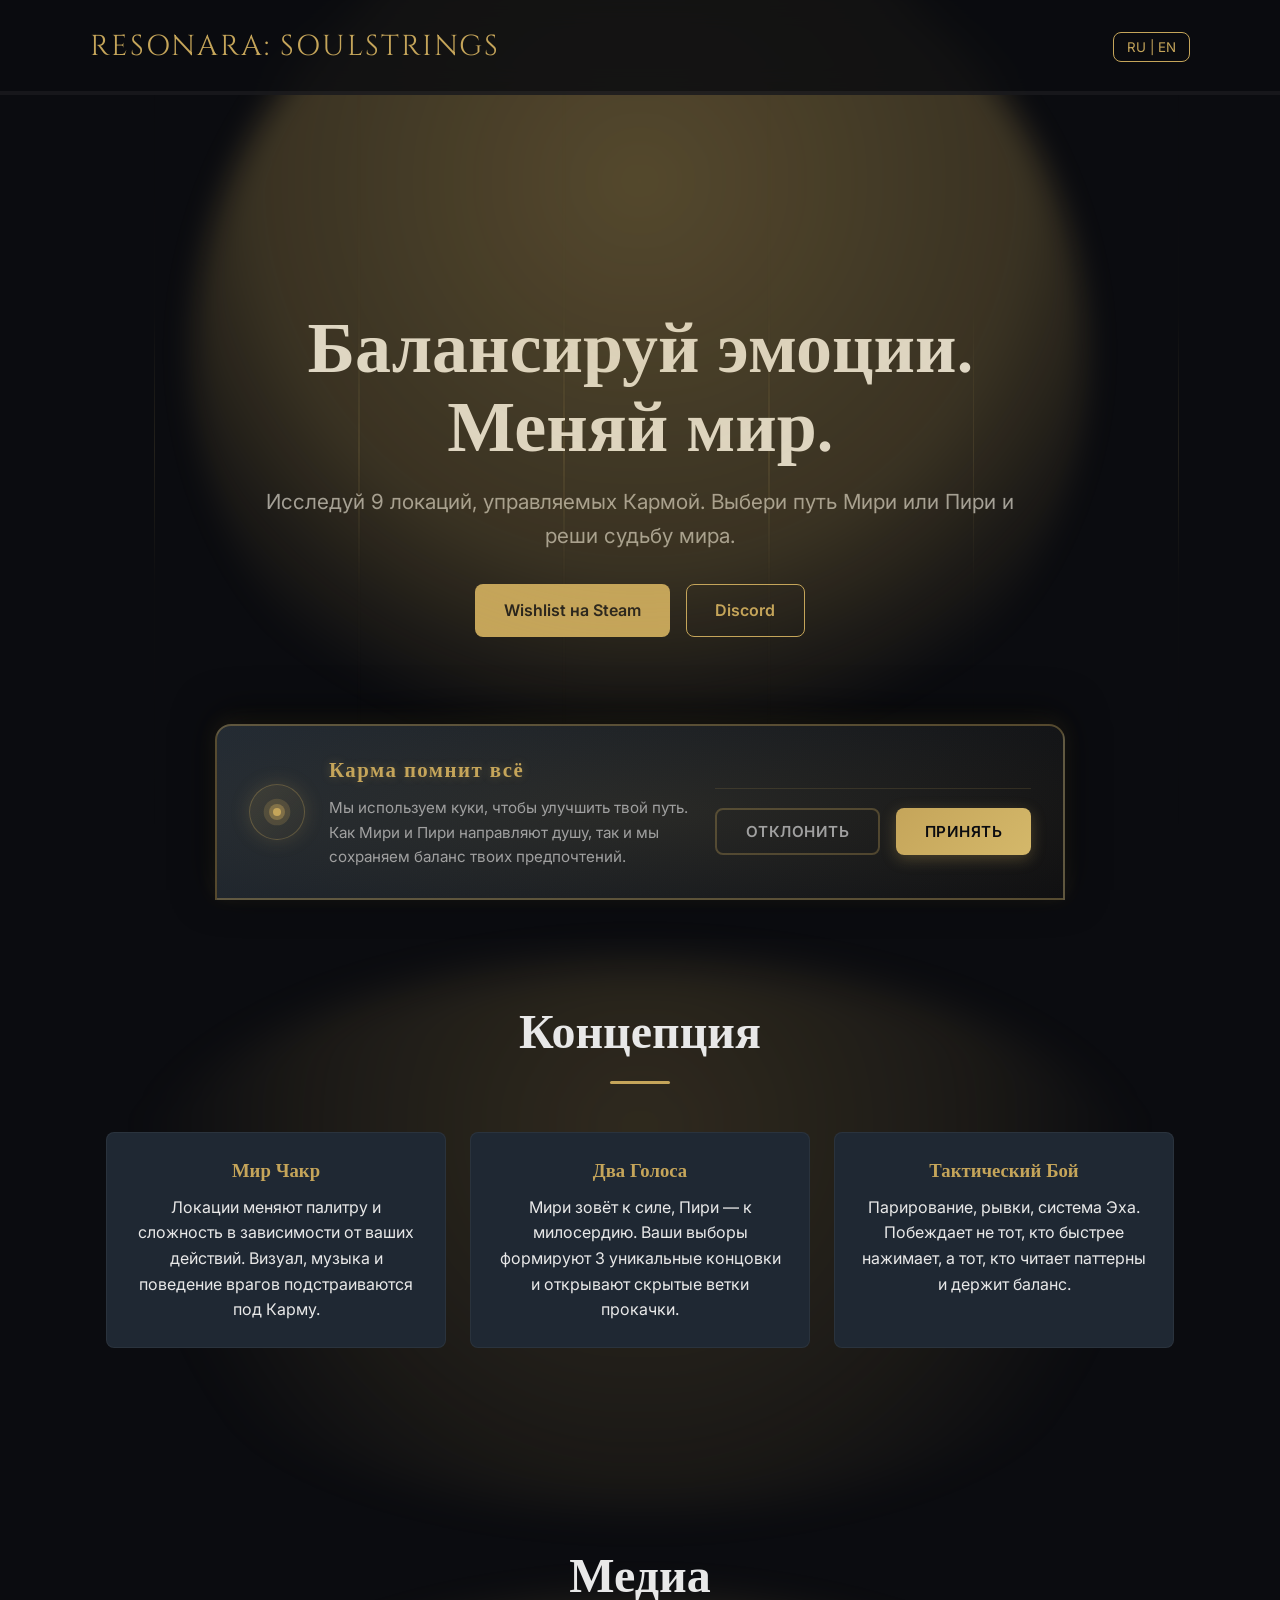
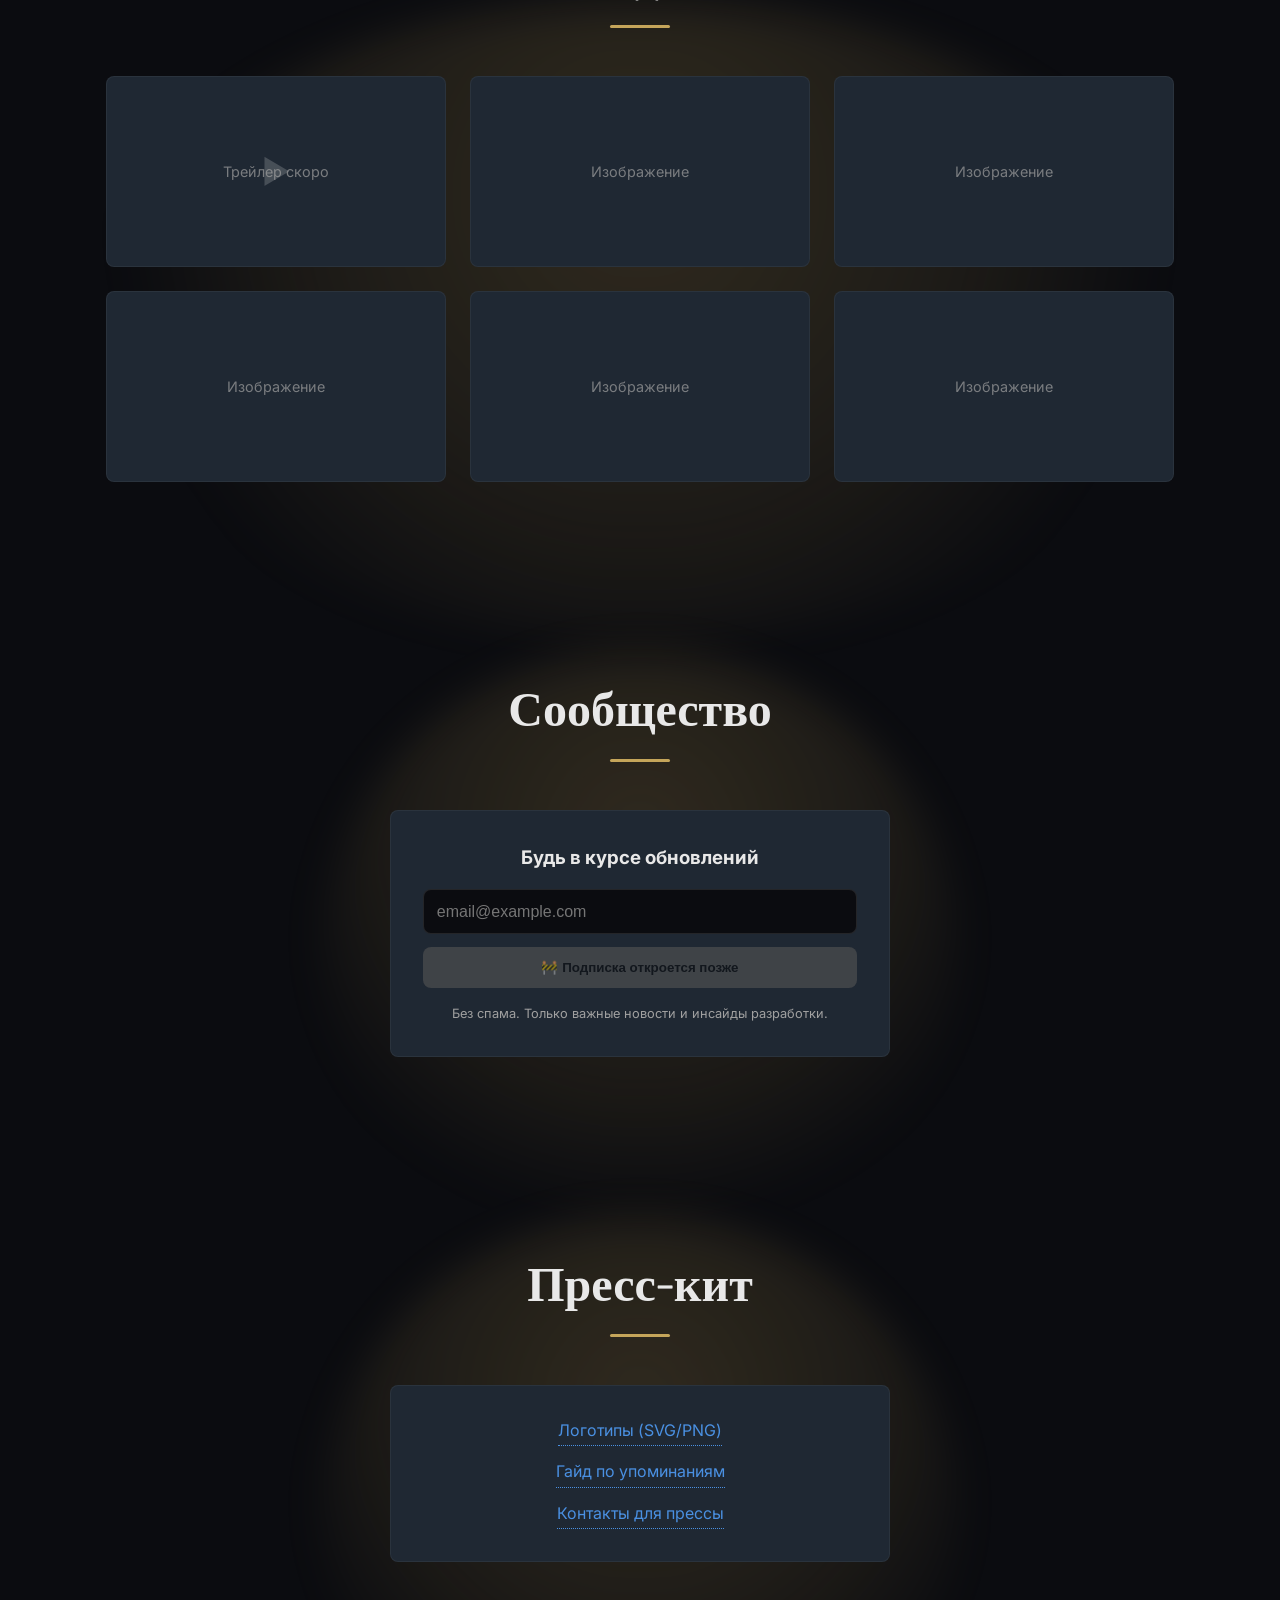
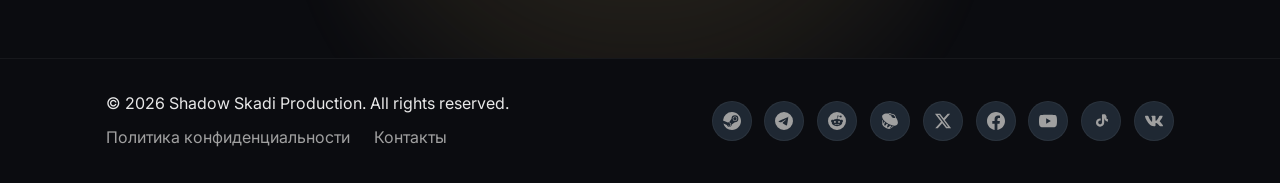
==== commit 0a6d7e73: "Update index.html" ====
--- a/index.html
+++ b/index.html
@@ -56,8 +56,8 @@
       <h2 class="section-title" data-i18n="aboutTitle">Концепция</h2>
       <div class="about-grid">
         <article class="about-card">
-          <h3 data-i18n="card1Title">Мир Чакр</h3>
-          <p data-i18n="card1Text">Локации меняют палитру и сложность в зависимости от ваших действий. Визуал, музыка и поведение врагов подстраиваются под Карму.</p>
+          <h3 data-i18n="card1Title">Два голоса</h3>
+          <p data-i18n="card1Text">Внутри тебя два голоса. Один шепчет о силе, другой – о прощении. Кому ты доверишься, когда мир рассыплется?</p>
         </article>
         <article class="about-card">
           <h3 data-i18n="card2Title">Два Голоса</h3>
--- a/style.css
+++ b/style.css
@@ -144,73 +144,71 @@
   z-index: 0;
 }
 
-/* === HERO: УНИКАЛЬНЫЕ СТИЛИ === */
+/* === СВЕЧЕНИЯ: HERO. УНИКАЛЬНЫЕ СТИЛИ === */
 .hero::before {
   top: 40%;
   width: clamp(300px, 70vw, 1100px);
   height: clamp(300px, 70vw, 1100px);
   background: radial-gradient(
     circle at 50% 30%,
-    rgba(197, 165, 90, 0.25) 0%,
-    rgba(197, 165, 90, 0.12) 50%,
-    transparent 80%
+    rgba(197, 165, 90, 0.40) 0%,
+    rgba(197, 165, 90, 0.25) 50%,
+    transparent 75%
   );
   filter: blur(15px);
 }
 
-/* === ОСТАЛЬНЫЕ СЕКЦИИ: УНИКАЛЬНЫЕ СТИЛИ === */
-
-/* === ABOUT === */
+/*=== СВЕЧЕНИЯ: ABOUT === */
 .about::before {
-  top: 65%;
+  top: 62%;
   width: clamp(1100px, 50vw, 1150px);
-  height: clamp(250px, 50vw, 800px);
+  height: clamp(500px, 50vw, 550px);
   background: radial-gradient(
     circle at 50% 30%,
-    rgba(197, 165, 90, 0.15) 0%,    /* ЦЕНТР ЯРЧЕ */
-    rgba(197, 165, 90, 0.07) 45%,    /* ПЛАВНЫЙ ПЕРЕХОД */
+    rgba(197, 165, 90, 0.20) 0%,
+    rgba(197, 165, 90, 0.10) 45%,
     transparent 75%
   );
   filter: blur(20px);
 }
 
-/* === MEDIA === */
+/*=== СВЕЧЕНИЯ: MEDIA === */
 .media::before {
   top: 65%;
   width: clamp(1100px, 50vw, 1150px);
   height: clamp(250px, 50vw, 800px);
   background: radial-gradient(
     circle at 50% 30%,
-    rgba(197, 165, 90, 0.15) 0%,    /* ЦЕНТР ЯРЧЕ */
-    rgba(197, 165, 90, 0.07) 45%,    /* ПЛАВНЫЙ ПЕРЕХОД */
+    rgba(197, 165, 90, 0.20) 0%,
+    rgba(197, 165, 90, 0.10) 45%,
     transparent 75%
   );
   filter: blur(20px);
 }
 
-/* === COMMUNITY === */
+/*=== СВЕЧЕНИЯ: COMMUNITY === */
 .community::before {
   top: 65%;
   width: clamp(250px, 50vw, 800px);
-  height: clamp(250px, 50vw, 800px);
+  height: clamp(550px, 50vw, 600px);
   background: radial-gradient(
     circle at 50% 30%,
-    rgba(197, 165, 90, 0.15) 0%,    /* ЦЕНТР ЯРЧЕ */
-    rgba(197, 165, 90, 0.07) 45%,    /* ПЛАВНЫЙ ПЕРЕХОД */
+    rgba(197, 165, 90, 0.20) 0%,
+    rgba(197, 165, 90, 0.10) 45%,
     transparent 75%
   );
   filter: blur(20px);
 }
 
-/* === PRESS === */
+/*=== СВЕЧЕНИЯ: PRESS === */
 .press::before {
-    top: 65%;
+  top: 72%;
   width: clamp(250px, 50vw, 800px);
-  height: clamp(250px, 50vw, 800px);
+  height: clamp(550px, 50vw, 600px);
   background: radial-gradient(
     circle at 50% 30%,
-    rgba(197, 165, 90, 0.15) 0%,    /* ЦЕНТР ЯРЧЕ */
-    rgba(197, 165, 90, 0.07) 45%,    /* ПЛАВНЫЙ ПЕРЕХОД */
+    rgba(197, 165, 90, 0.20) 0%,
+    rgba(197, 165, 90, 0.10) 45%,
     transparent 75%
   );
   filter: blur(20px);
@@ -468,72 +466,71 @@
 @media (max-width: 768px) {
   .string { opacity: 0.08; }
   
-  /* СВЕЧЕНИЯ: ЧУТЬ БОЛЬШЕ ОТНОСИТЕЛЬНО ШИРИНЫ ЭКРАНА, НО СТРОГО В ПРЕДЕЛАХ VW */
+  /* СВЕЧЕНИЯ */
   .hero::before {
     top: 45%;
     width: clamp(280px, 85vw, 800px);
     height: clamp(280px, 85vw, 800px);
     background: radial-gradient(
-    circle at 50% 30%,
-    rgba(197, 165, 90, 0.52) 0%,    /* ← ПОДКРУЧИВАЕМ ЯРКОСТЬ ЗДЕСЬ */
-    rgba(197, 165, 90, 0.34) 50%,
-    transparent 80%
-    );
+      circle at 50% 30%,
+      rgba(197, 165, 90, 0.52) 0%,
+      rgba(197, 165, 90, 0.34) 50%,
+      transparent 80%);
     filter: blur(30px);
   }
 
-  /* 🔹 ABOUT: ВЫТЯНУТ ПО ВЕРТИКАЛИ, СМЕЩЁН ВНИЗ */
+  /* ABOUT */
   .about::before {
     top: 70%;
     width: clamp(450px, 80vw, 480px);
     height: clamp(1175px, 120vw, 1225px);
     background: radial-gradient(
-    circle at 50% 30%,
-    rgba(197, 165, 90, 0.25) 0%,
-    rgba(197, 165, 90, 0.15) 45%,
-    transparent 75%
+      circle at 50% 30%,
+      rgba(197, 165, 90, 0.25) 0%,
+      rgba(197, 165, 90, 0.15) 45%,
+      transparent 75%
     );
     filter: blur(22px);
   }
 
-  /* 🔹 MEDIA: КОМПАКТНЫЙ, СМЕЩЁН К НАЧАЛУ СЕКЦИИ */
+  /* MEDIA */
   .media::before {
     top: 67%;
     width: clamp(450px, 85vw, 480px);
     height: clamp(1715px, 85vw, 1740px);
     background: radial-gradient(
-    circle at 50% 30%,
-    rgba(197, 165, 90, 0.25) 0%,
-    rgba(197, 165, 90, 0.15) 45%,
-    transparent 70%
+      circle at 50% 30%,
+      rgba(197, 165, 90, 0.25) 0%,
+      rgba(197, 165, 90, 0.15) 45%,
+      transparent 70%
     );
     filter: blur(20px);
   }
 
-  /* 🔹 COMMUNITY: ШИРОКИЙ, СПЛЮСНУТЫЙ, УХОДИТ ЗА КРАЯ */
+  /* COMMUNITY */
   .community::before {
     top: 60%;
-    width: clamp(450px, 110vw, 480px);  /* ШИРЕ ЭКРАНА */
-    height: clamp(480px, 60vw, 500px);  /* УЖЕ ЧЕМ ШИРИНА → ГОРИЗОНТАЛЬНЫЙ ОВАЛ */
+    width: clamp(450px, 110vw, 480px);
+    height: clamp(480px, 60vw, 500px);
     background: radial-gradient(
-    circle at 50% 30%,
-    rgba(197, 165, 90, 0.25) 0%,
-    rgba(197, 165, 90, 0.15) 45%,
-    transparent 75%
+      circle at 50% 30%,
+      rgba(197, 165, 90, 0.25) 0%,
+      rgba(197, 165, 90, 0.15) 45%,
+      transparent 75%
     );
     filter: blur(24px);
   }
 
-  /* 🔹 PRESS: МАЛЕНЬКИЙ, АККУРАТНЫЙ, ВВЕРХУ */
+  /* PRESS  */
   .press::before {
     top: 65%;
     width: clamp(450px, 60vw, 480px);
     height: clamp(480px, 60vw, 500px);
     background: radial-gradient(
-    circle at 50% 30%,
-    rgba(197, 165, 90, 0.25) 0%,
-    rgba(197, 165, 90, 0.10) 45%,
-    transparent 70%
+      circle at 50% 30%,
+      rgba(197, 165, 90, 0.25) 0%,
+      rgba(197, 165, 90, 0.10) 45%,
+      transparent 70%
     );
     filter: blur(18px);
   }
